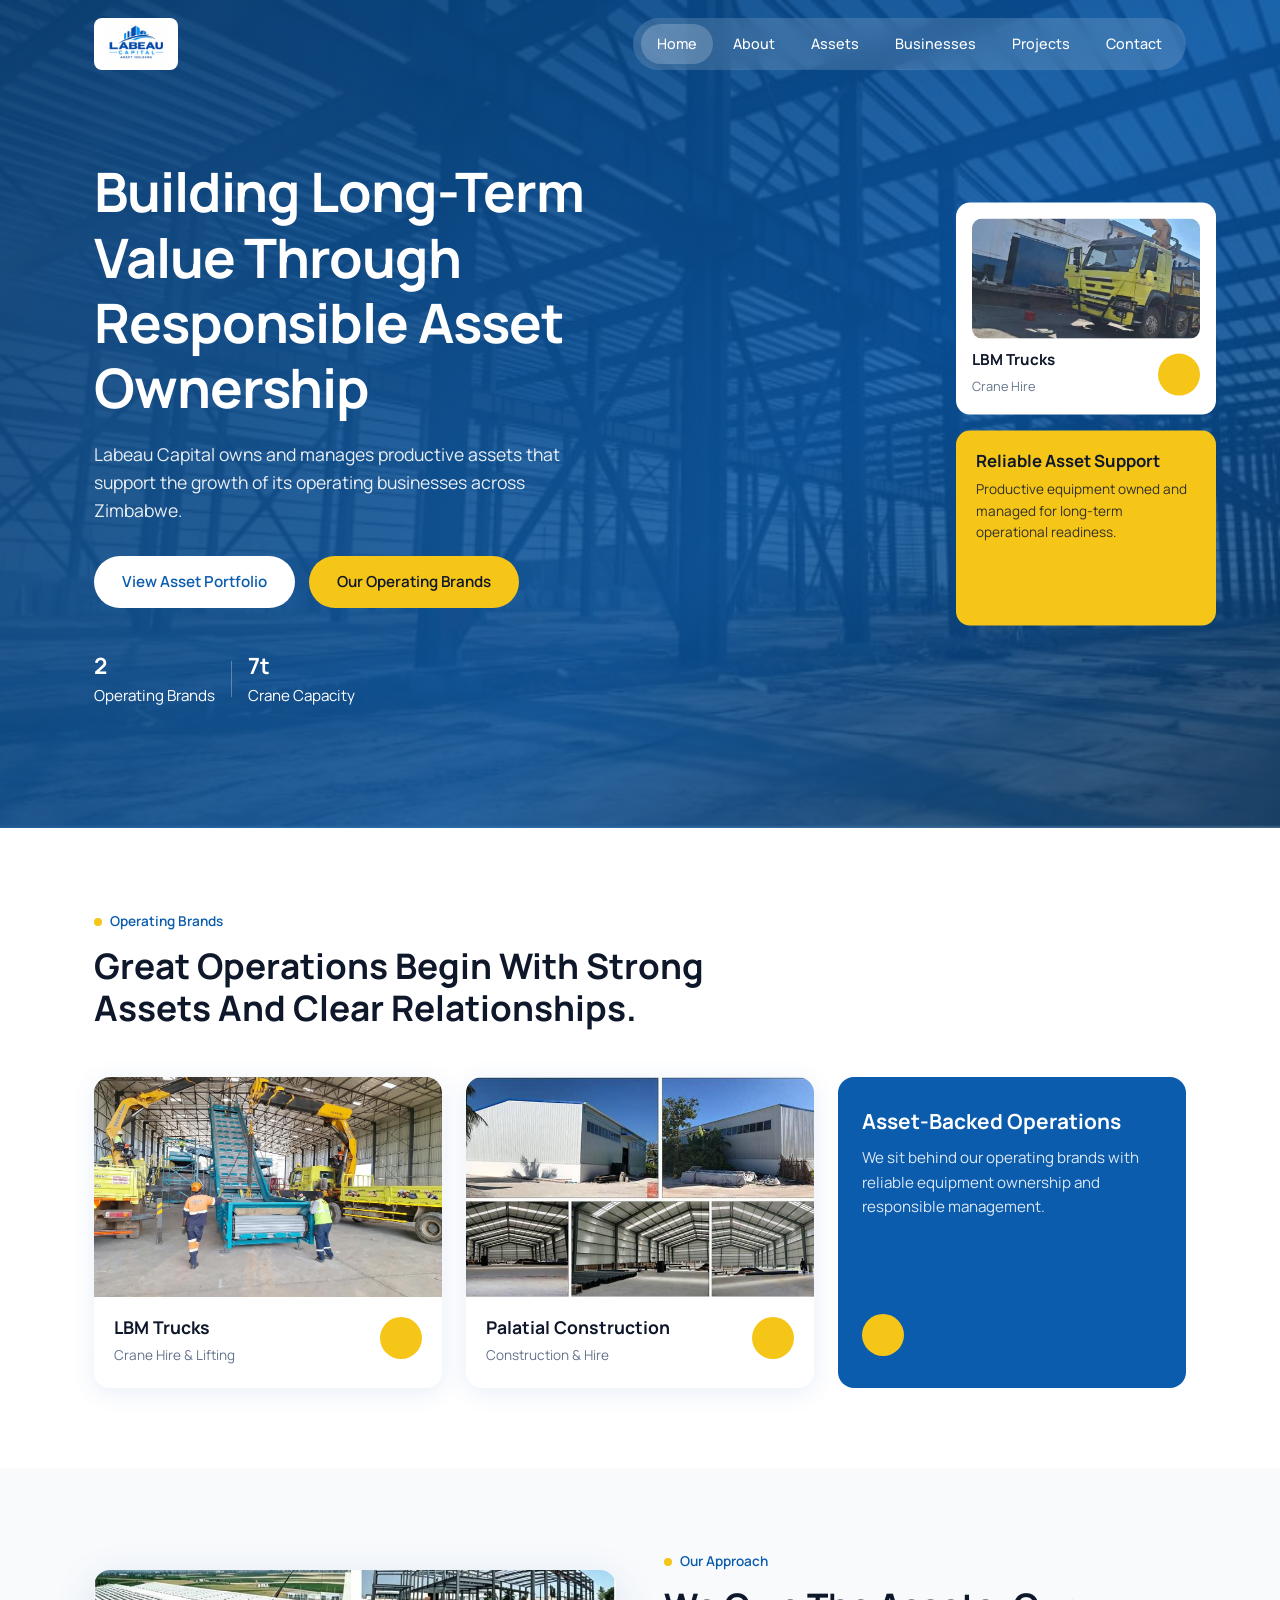
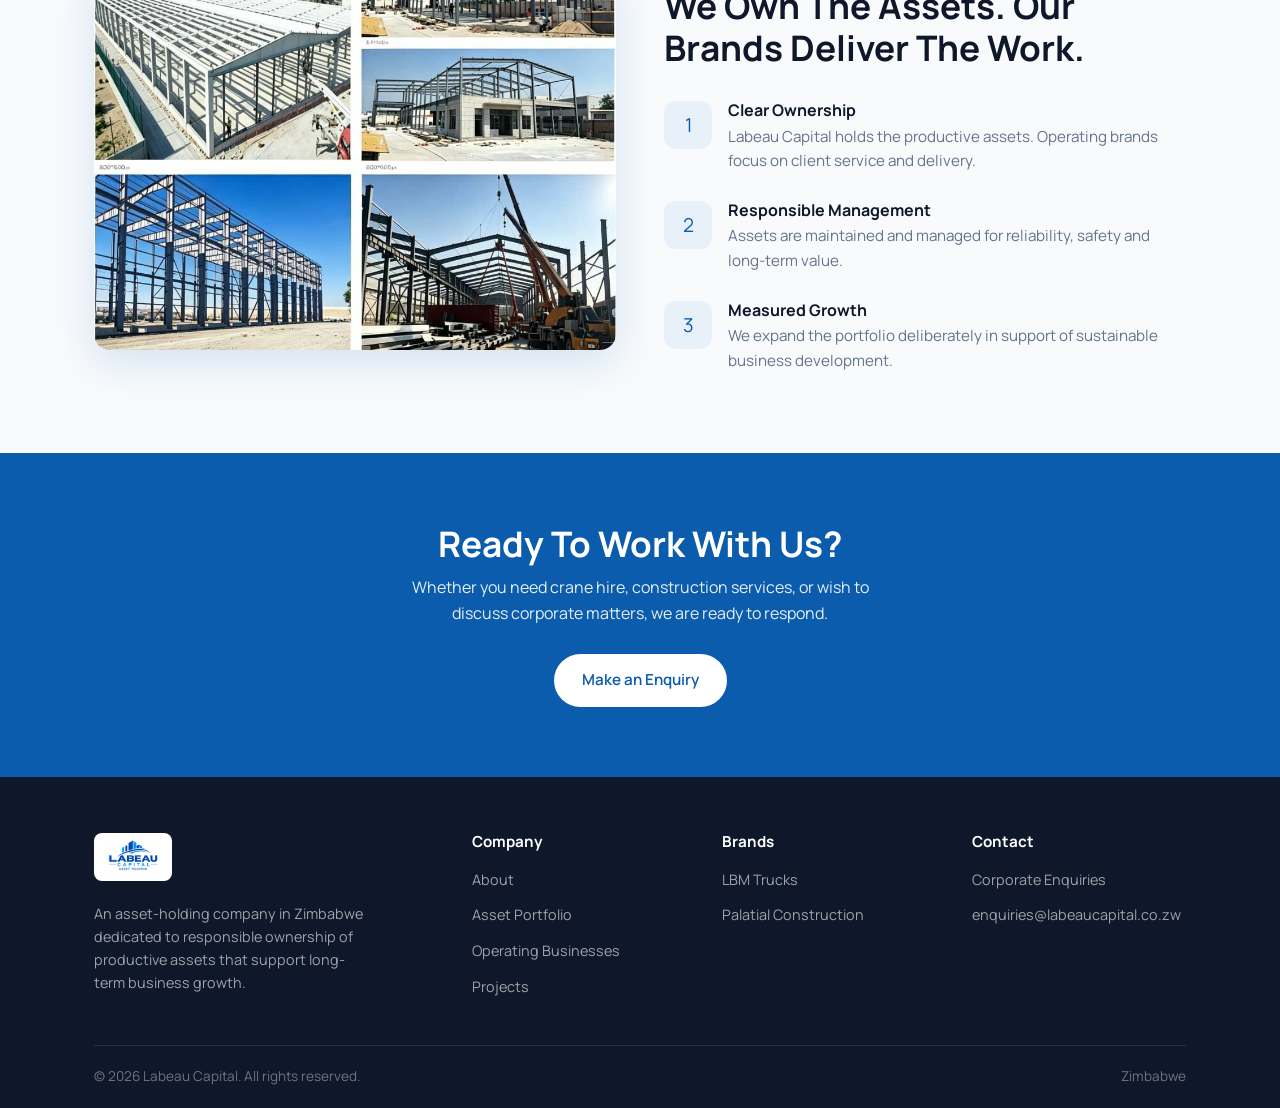
==== labeau-capital-website/index.html @ 45480441 "Add Labeau Capital website Co-authored-by: Copilot <223556219+Copilot@users.noreply.github.com>" ====
<!DOCTYPE html>
<html lang="en">
<head>
  <meta charset="UTF-8">
  <meta name="viewport" content="width=device-width, initial-scale=1.0">
  <title>Labeau Capital | Asset-Holding Company – Zimbabwe</title>
  <meta name="description" content="Labeau Capital is an asset-holding company in Zimbabwe that owns and manages productive assets supporting LBM Trucks and Palatial Construction.">
  <link rel="stylesheet" href="css/styles.css">
</head>
<body>

  <!-- Header -->
  <header class="site-header">
    <div class="container header-inner">
      <a href="index.html" class="logo">
        <img src="images/logo-labeau-capital.jpg" alt="Labeau Capital">
      </a>
      <nav class="nav">
        <a href="index.html" class="active">Home</a>
        <a href="about.html">About</a>
        <a href="assets.html">Assets</a>
        <a href="businesses.html">Businesses</a>
        <a href="projects.html">Projects</a>
        <a href="contact.html">Contact</a>
      </nav>
      <button class="menu-toggle" aria-label="Menu" aria-expanded="false">
        <span></span><span></span><span></span>
      </button>
    </div>
  </header>

  <!-- Hero -->
  <section class="hero">
    <div class="hero-bg" style="background-image: url('images/steel-frame-interior.jpg');"></div>
    <div class="hero-overlay"></div>
    <div class="container">
      <div class="hero-content">
        <h1>Building Long-Term Value Through Responsible Asset Ownership</h1>
        <p class="lead">Labeau Capital owns and manages productive assets that support the growth of its operating businesses across Zimbabwe.</p>
        <div class="hero-actions">
          <a href="assets.html" class="btn btn-white">View Asset Portfolio</a>
          <a href="businesses.html" class="btn btn-accent">Our Operating Brands</a>
        </div>
        <div class="hero-stats-mini">
          <div>
            <strong>2</strong>
            Operating Brands
          </div>
          <div style="width:1px; height:36px; background:rgba(255,255,255,0.3);"></div>
          <div>
            <strong>7t</strong>
            Crane Capacity
          </div>
        </div>
      </div>
    </div>

    <!-- Floating cards (desktop) -->
    <div class="hero-cards">
      <div class="float-card">
        <img src="images/crane-truck-yellow-isuzu.jpg" alt="LBM Trucks crane">
        <div style="display:flex; justify-content:space-between; align-items:center;">
          <div>
            <h4>LBM Trucks</h4>
            <span>Crane Hire</span>
          </div>
          <a href="lbm-trucks.html" class="btn-circle" aria-label="Open LBM Trucks"></a>
        </div>
      </div>
      <div class="float-card-accent">
        <h4>Reliable Asset Support</h4>
        <p>Productive equipment owned and managed for long-term operational readiness.</p>
        <a href="about.html" class="btn-circle" aria-label="Learn more"></a>
      </div>
    </div>
  </section>

  <!-- Operating Brands / Projects style -->
  <section class="section">
    <div class="container">
      <div class="section-header">
        <div class="eyebrow">Operating Brands</div>
        <h2>Great Operations Begin With Strong Assets And Clear Relationships.</h2>
      </div>
      <div class="project-grid">
        <a href="lbm-trucks.html" class="project-card">
          <img src="images/crane-lifting-conveyor.jpg" alt="LBM Trucks">
          <div class="project-card-body">
            <div>
              <h3>LBM Trucks</h3>
              <span>Crane Hire &amp; Lifting</span>
            </div>
            <span class="btn-circle" aria-label="Open LBM Trucks"></span>
          </div>
        </a>
        <a href="palatial.html" class="project-card">
          <img src="images/warehouse-white-collage.jpg" alt="Palatial Construction">
          <div class="project-card-body">
            <div>
              <h3>Palatial Construction</h3>
              <span>Construction &amp; Hire</span>
            </div>
            <span class="btn-circle" aria-label="Open Palatial Construction"></span>
          </div>
        </a>
        <div class="project-card-blue">
          <div>
            <h3>Asset-Backed Operations</h3>
            <p>We sit behind our operating brands with reliable equipment ownership and responsible management.</p>
          </div>
          <a href="about.html" class="btn-circle" aria-label="Learn more" style="align-self:flex-start;"></a>
        </div>
      </div>
    </div>
  </section>

  <!-- Values -->
  <section class="section section-alt">
    <div class="container">
      <div class="values-grid">
        <div class="values-img">
          <img src="images/steel-frames-collage.jpg" alt="Steel construction">
        </div>
        <div>
          <div class="section-header" style="margin-bottom:32px;">
            <div class="eyebrow">Our Approach</div>
            <h2>We Own The Assets. Our Brands Deliver The Work.</h2>
          </div>
          <div class="values-list">
            <div class="value-item">
              <div class="icon">1</div>
              <div>
                <h4>Clear Ownership</h4>
                <p>Labeau Capital holds the productive assets. Operating brands focus on client service and delivery.</p>
              </div>
            </div>
            <div class="value-item">
              <div class="icon">2</div>
              <div>
                <h4>Responsible Management</h4>
                <p>Assets are maintained and managed for reliability, safety and long-term value.</p>
              </div>
            </div>
            <div class="value-item">
              <div class="icon">3</div>
              <div>
                <h4>Measured Growth</h4>
                <p>We expand the portfolio deliberately in support of sustainable business development.</p>
              </div>
            </div>
          </div>
        </div>
      </div>
    </div>
  </section>

  <!-- CTA -->
  <section class="cta-banner">
    <div class="container">
      <h2>Ready To Work With Us?</h2>
      <p>Whether you need crane hire, construction services, or wish to discuss corporate matters, we are ready to respond.</p>
      <a href="contact.html" class="btn btn-white">Make an Enquiry</a>
    </div>
  </section>

  <!-- Footer -->
  <footer class="site-footer">
    <div class="container">
      <div class="footer-grid">
        <div class="footer-brand">
          <a href="index.html" class="logo">
            <img src="images/logo-labeau-capital.jpg" alt="Labeau Capital">
          </a>
          <p>An asset-holding company in Zimbabwe dedicated to responsible ownership of productive assets that support long-term business growth.</p>
        </div>
        <div class="footer-col">
          <h4>Company</h4>
          <ul>
            <li><a href="about.html">About</a></li>
            <li><a href="assets.html">Asset Portfolio</a></li>
            <li><a href="businesses.html">Operating Businesses</a></li>
            <li><a href="projects.html">Projects</a></li>
          </ul>
        </div>
        <div class="footer-col">
          <h4>Brands</h4>
          <ul>
            <li><a href="lbm-trucks.html">LBM Trucks</a></li>
            <li><a href="palatial.html">Palatial Construction</a></li>
          </ul>
        </div>
        <div class="footer-col">
          <h4>Contact</h4>
          <ul>
            <li><a href="contact.html">Corporate Enquiries</a></li>
            <li><a href="mailto:enquiries@labeaucapital.co.zw">enquiries@labeaucapital.co.zw</a></li>
          </ul>
        </div>
      </div>
      <div class="footer-bottom">
        <span>&copy; 2026 Labeau Capital. All rights reserved.</span>
        <span>Zimbabwe</span>
      </div>
    </div>
  </footer>

  <script src="js/main.js"></script>
</body>
</html>
---- labeau-capital-website/css/styles.css ----
/* ============================================
   LABEAU CAPITAL – Modern Template Style
   Clean • Blue & White • Premium Feel
   ============================================ */

@import url('https://fonts.googleapis.com/css2?family=Manrope:wght@400;500;600;700;800&display=swap');

:root {
  --blue: #0B5CAD;
  --blue-dark: #084A8C;
  --blue-deep: #063A6E;
  --blue-light: #E8F1FA;
  --accent: #F5C518;
  --white: #FFFFFF;
  --off-white: #F8FAFC;
  --gray: #64748B;
  --gray-light: #E2E8F0;
  --text: #0F172A;
  --shadow: 0 4px 24px rgba(11, 92, 173, 0.1);
  --shadow-lg: 0 12px 40px rgba(11, 92, 173, 0.15);
  --radius: 12px;
  --transition: 0.25s ease;
}

*, *::before, *::after { box-sizing: border-box; margin: 0; padding: 0; }
html { scroll-behavior: smooth; font-size: 16px; }
body {
  font-family: 'Manrope', 'Segoe UI', system-ui, -apple-system, BlinkMacSystemFont, Roboto, sans-serif;
  color: var(--text);
  background: var(--white);
  line-height: 1.6;
  -webkit-font-smoothing: antialiased;
}
img { max-width: 100%; height: auto; display: block; }
a { color: inherit; text-decoration: none; transition: var(--transition); }
ul { list-style: none; }

.container { width: 100%; max-width: 1140px; margin: 0 auto; padding: 0 24px; }

h1, h2, h3, h4 { font-weight: 700; line-height: 1.2; color: var(--text); }
h1 { font-size: clamp(2.2rem, 5vw, 3.4rem); letter-spacing: -0.02em; }
h2 { font-size: clamp(1.6rem, 3.5vw, 2.2rem); margin-bottom: 0.6rem; }
h3 { font-size: 1.25rem; }
p { color: var(--gray); }
.lead { font-size: 1.1rem; color: rgba(255,255,255,0.9); max-width: 480px; }

.btn {
  display: inline-flex; align-items: center; gap: 8px;
  padding: 14px 28px; font-size: 0.95rem; font-weight: 600;
  border-radius: 50px; border: none; cursor: pointer; transition: var(--transition);
}
.btn-primary { background: var(--blue); color: var(--white); }
.btn-primary:hover { background: var(--blue-dark); transform: translateY(-1px); }
.btn-white { background: var(--white); color: var(--blue); }
.btn-white:hover { background: var(--blue-light); }
.btn-accent { background: var(--accent); color: var(--text); }
.btn-accent:hover { background: #e0b400; }
.btn-circle {
  width: 42px; height: 42px; border-radius: 50%; background: var(--accent);
  color: var(--text); display: inline-flex; align-items: center; justify-content: center;
  font-size: 1.1rem; font-weight: 700; flex-shrink: 0;
}
.btn-circle:hover { background: #e0b400; transform: scale(1.05); }

/* Header */
.site-header {
  position: absolute; top: 0; left: 0; right: 0; z-index: 100;
  background: transparent; padding: 18px 0;
}
.header-inner { display: flex; align-items: center; justify-content: space-between; }
.logo { background: var(--white); padding: 6px 12px; border-radius: 8px; }
.logo img { height: 40px; width: auto; }
.nav {
  display: flex; align-items: center; gap: 4px;
  background: rgba(255,255,255,0.15); backdrop-filter: blur(12px);
  padding: 6px 8px; border-radius: 50px;
}
.nav a {
  color: var(--white); font-size: 0.9rem; font-weight: 500;
  padding: 8px 16px; border-radius: 40px;
}
.nav a:hover, .nav a.active { background: rgba(255,255,255,0.2); }
.menu-toggle {
  display: none; background: rgba(255,255,255,0.2); border: none;
  width: 44px; height: 44px; border-radius: 50%; cursor: pointer;
  align-items: center; justify-content: center; flex-direction: column;
}
.menu-toggle span { display: block; width: 18px; height: 2px; background: var(--white); margin: 3px 0; }

/* Hero */
.hero {
  position: relative; min-height: 92vh; display: flex; align-items: center;
  background: var(--blue-deep); overflow: hidden; padding: 120px 0 80px;
}
.hero-bg {
  position: absolute; inset: 0; background-size: cover; background-position: center; opacity: 0.45;
}
.hero-overlay {
  position: absolute; inset: 0;
  background: linear-gradient(135deg, rgba(6,58,110,0.85) 0%, rgba(11,92,173,0.7) 60%, rgba(6,58,110,0.5) 100%);
}
.hero-content { position: relative; z-index: 2; max-width: 600px; }
.hero h1 { color: var(--white); margin-bottom: 1.2rem; }
.hero .lead { margin-bottom: 2rem; }
.hero-actions { display: flex; flex-wrap: wrap; gap: 14px; margin-bottom: 2.5rem; }
.hero-stats-mini { display: flex; align-items: center; gap: 16px; color: var(--white); font-size: 0.95rem; }
.hero-stats-mini strong { font-size: 1.4rem; display: block; }

.hero-cards {
  position: absolute; right: 5%; top: 50%; transform: translateY(-50%);
  z-index: 3; display: flex; flex-direction: column; gap: 16px; width: 260px;
}
.float-card {
  background: var(--white); border-radius: 14px; padding: 16px; box-shadow: var(--shadow-lg);
}
.float-card img { width: 100%; height: 120px; object-fit: cover; border-radius: 10px; margin-bottom: 12px; }
.float-card h4 { font-size: 0.95rem; margin-bottom: 4px; }
.float-card span { font-size: 0.8rem; color: var(--gray); }
.float-card-accent {
  background: var(--accent); border-radius: 14px; padding: 20px; color: var(--text);
}
.float-card-accent h4 { font-size: 1.05rem; margin-bottom: 8px; }
.float-card-accent p { font-size: 0.85rem; color: var(--text); opacity: 0.85; margin-bottom: 12px; }

/* Stats */
.stats-bar { background: var(--white); padding: 40px 0; border-bottom: 1px solid var(--gray-light); }
.stats-grid { display: grid; grid-template-columns: repeat(3, 1fr); gap: 24px; text-align: center; }
.stat-item .number { font-size: 2.4rem; font-weight: 700; color: var(--blue); display: block; line-height: 1.1; }
.stat-item .label { font-size: 0.9rem; color: var(--gray); margin-top: 6px; }

/* Sections */
.section { padding: 80px 0; }
.section-alt { background: var(--off-white); }
.section-header { margin-bottom: 48px; }
.section-header .eyebrow {
  display: inline-flex; align-items: center; gap: 8px;
  font-size: 0.85rem; font-weight: 600; color: var(--blue); margin-bottom: 12px;
}
.section-header .eyebrow::before {
  content: ''; width: 8px; height: 8px; background: var(--accent); border-radius: 50%;
}
.section-header h2 { max-width: 640px; }

.project-grid { display: grid; grid-template-columns: repeat(3, 1fr); gap: 24px; }
.project-card {
  background: var(--white); border-radius: 16px; overflow: hidden;
  box-shadow: var(--shadow); transition: var(--transition); position: relative;
}
.project-card:hover { box-shadow: var(--shadow-lg); transform: translateY(-4px); }
.project-card img { width: 100%; height: 220px; object-fit: cover; }
.project-card-body {
  padding: 20px; display: flex; justify-content: space-between; align-items: flex-start;
}
.project-card-body h3 { font-size: 1.1rem; margin-bottom: 4px; }
.project-card-body span { font-size: 0.85rem; color: var(--gray); }

.project-card-blue {
  background: var(--blue); color: var(--white); padding: 32px 24px;
  display: flex; flex-direction: column; justify-content: space-between; min-height: 280px;
  border-radius: 16px;
}
.project-card-blue h3 { color: var(--white); font-size: 1.3rem; margin-bottom: 12px; }
.project-card-blue p { color: rgba(255,255,255,0.85); font-size: 0.95rem; }

.values-grid { display: grid; grid-template-columns: 1fr 1fr; gap: 48px; align-items: center; }
.values-list { display: flex; flex-direction: column; gap: 28px; }
.value-item { display: flex; gap: 16px; align-items: flex-start; }
.value-item .icon {
  width: 48px; height: 48px; background: var(--blue-light); border-radius: 12px;
  display: flex; align-items: center; justify-content: center; color: var(--blue);
  font-size: 1.2rem; flex-shrink: 0;
}
.value-item h4 { margin-bottom: 4px; }
.value-item p { font-size: 0.95rem; }
.values-img { border-radius: 16px; overflow: hidden; height: 380px; box-shadow: var(--shadow-lg); }
.values-img img { width: 100%; height: 100%; object-fit: cover; }

.service-grid { display: grid; grid-template-columns: repeat(auto-fit, minmax(240px, 1fr)); gap: 20px; }
.service-item {
  background: var(--white); border: 1px solid var(--gray-light); border-radius: 14px;
  padding: 28px 22px; transition: var(--transition);
}
.service-item:hover { border-color: var(--blue); box-shadow: var(--shadow); }
.service-icon {
  width: 48px; height: 48px; background: var(--blue-light); border-radius: 12px;
  display: flex; align-items: center; justify-content: center; margin-bottom: 16px;
  font-size: 1.3rem; color: var(--blue); font-weight: 700;
}
.service-item p { font-size: 0.92rem; }

.gallery-grid { display: grid; grid-template-columns: repeat(auto-fill, minmax(280px, 1fr)); gap: 16px; }
.gallery-item { border-radius: 12px; overflow: hidden; height: 220px; position: relative; }
.gallery-item img { width: 100%; height: 100%; object-fit: cover; transition: transform 0.4s ease; }
.gallery-item:hover img { transform: scale(1.05); }
.gallery-caption {
  position: absolute; bottom: 0; left: 0; right: 0; padding: 14px 16px;
  background: linear-gradient(transparent, rgba(6,58,110,0.9));
  color: var(--white); font-size: 0.9rem; font-weight: 500;
}

.contact-grid { display: grid; grid-template-columns: 1fr 1.3fr; gap: 48px; }
.contact-detail { display: flex; gap: 14px; margin-bottom: 20px; }
.contact-detail .icon {
  width: 42px; height: 42px; background: var(--blue-light); border-radius: 10px;
  display: flex; align-items: center; justify-content: center; color: var(--blue); flex-shrink: 0;
}
.contact-detail strong { display: block; margin-bottom: 2px; }
.contact-detail span, .contact-detail a { color: var(--gray); font-size: 0.95rem; }
.contact-detail a:hover { color: var(--blue); }

.form-card {
  background: var(--white); border-radius: 16px; padding: 36px;
  box-shadow: var(--shadow); border: 1px solid var(--gray-light);
}
.form-group { margin-bottom: 16px; }
.form-group label { display: block; font-size: 0.9rem; font-weight: 600; margin-bottom: 6px; }
.form-group input, .form-group select, .form-group textarea {
  width: 100%; padding: 12px 14px; border: 1px solid var(--gray-light);
  border-radius: 8px; font-size: 0.95rem; font-family: inherit; background: var(--off-white);
  transition: var(--transition);
}
.form-group input:focus, .form-group select:focus, .form-group textarea:focus {
  outline: none; border-color: var(--blue); background: var(--white);
  box-shadow: 0 0 0 3px rgba(11,92,173,0.12);
}
.form-group textarea { min-height: 120px; resize: vertical; }
.form-row { display: grid; grid-template-columns: 1fr 1fr; gap: 14px; }

.page-hero {
  background: linear-gradient(135deg, var(--blue-deep), var(--blue));
  color: var(--white); padding: 140px 0 60px; text-align: center;
}
.page-hero h1 { color: var(--white); margin-bottom: 10px; }
.page-hero p { color: rgba(255,255,255,0.9); max-width: 520px; margin: 0 auto; font-size: 1.1rem; }
.breadcrumb {
  display: flex; justify-content: center; gap: 8px; margin-bottom: 16px;
  font-size: 0.85rem; color: rgba(255,255,255,0.6);
}
.breadcrumb a { color: rgba(255,255,255,0.8); }
.breadcrumb a:hover { color: var(--white); }
.breadcrumb span { color: var(--white); }

.feature-row { display: grid; grid-template-columns: 1fr 1fr; gap: 48px; align-items: center; }
.feature-img { border-radius: 16px; overflow: hidden; height: 340px; box-shadow: var(--shadow-lg); }
.feature-img img { width: 100%; height: 100%; object-fit: cover; }
.feature-content .eyebrow {
  display: inline-flex; align-items: center; gap: 8px;
  font-size: 0.85rem; font-weight: 600; color: var(--blue); margin-bottom: 10px;
}
.feature-content .eyebrow::before {
  content: ''; width: 8px; height: 8px; background: var(--accent); border-radius: 50%;
}
.feature-content p { margin-bottom: 1rem; }
.feature-list { margin-bottom: 1.5rem; }
.feature-list li { position: relative; padding-left: 18px; margin-bottom: 8px; color: var(--gray); }
.feature-list li::before {
  content: ''; position: absolute; left: 0; top: 9px; width: 7px; height: 7px;
  background: var(--blue); border-radius: 50%;
}

.cta-banner { background: var(--blue); padding: 70px 0; text-align: center; color: var(--white); }
.cta-banner h2 { color: var(--white); margin-bottom: 10px; }
.cta-banner p { color: rgba(255,255,255,0.9); max-width: 480px; margin: 0 auto 28px; }

.site-footer { background: var(--text); color: rgba(255,255,255,0.7); padding: 56px 0 0; }
.footer-grid {
  display: grid; grid-template-columns: 1.6fr 1fr 1fr 1fr; gap: 36px;
  padding-bottom: 36px; border-bottom: 1px solid rgba(255,255,255,0.1);
}
.footer-brand .logo { display: inline-block; margin-bottom: 14px; }
.footer-brand .logo img { height: 36px; }
.footer-brand p { font-size: 0.9rem; max-width: 280px; color: rgba(255,255,255,0.6); }
.footer-col h4 { color: var(--white); font-size: 0.95rem; margin-bottom: 16px; }
.footer-col ul li { margin-bottom: 10px; }
.footer-col a { font-size: 0.9rem; color: rgba(255,255,255,0.6); }
.footer-col a:hover { color: var(--white); }
.footer-bottom {
  display: flex; justify-content: space-between; align-items: center;
  padding: 20px 0; font-size: 0.85rem; color: rgba(255,255,255,0.4);
}
.tag {
  display: inline-block; padding: 4px 12px; background: var(--blue-light);
  color: var(--blue); font-size: 0.78rem; font-weight: 600; border-radius: 20px; margin-bottom: 10px;
}

@media (max-width: 980px) {
  .hero-cards { display: none; }
  .project-grid { grid-template-columns: 1fr 1fr; }
  .values-grid, .feature-row, .contact-grid { grid-template-columns: 1fr; gap: 32px; }
  .footer-grid { grid-template-columns: 1fr 1fr; }
}
@media (max-width: 720px) {
  .nav { display: none; }
  .nav.open {
    display: flex; position: absolute; top: 70px; left: 20px; right: 20px;
    flex-direction: column; background: var(--blue-dark); padding: 16px; border-radius: 12px;
  }
  .menu-toggle { display: flex; }
  .stats-grid { grid-template-columns: 1fr; gap: 20px; }
  .project-grid { grid-template-columns: 1fr; }
  .form-row { grid-template-columns: 1fr; }
  .footer-grid { grid-template-columns: 1fr; }
  .footer-bottom { flex-direction: column; gap: 8px; text-align: center; }
  .hero { min-height: auto; padding: 110px 0 60px; }
  .hero-actions { flex-direction: column; }
  .hero-actions .btn { width: 100%; justify-content: center; }
}
@media (max-width: 480px) { .section { padding: 56px 0; } }
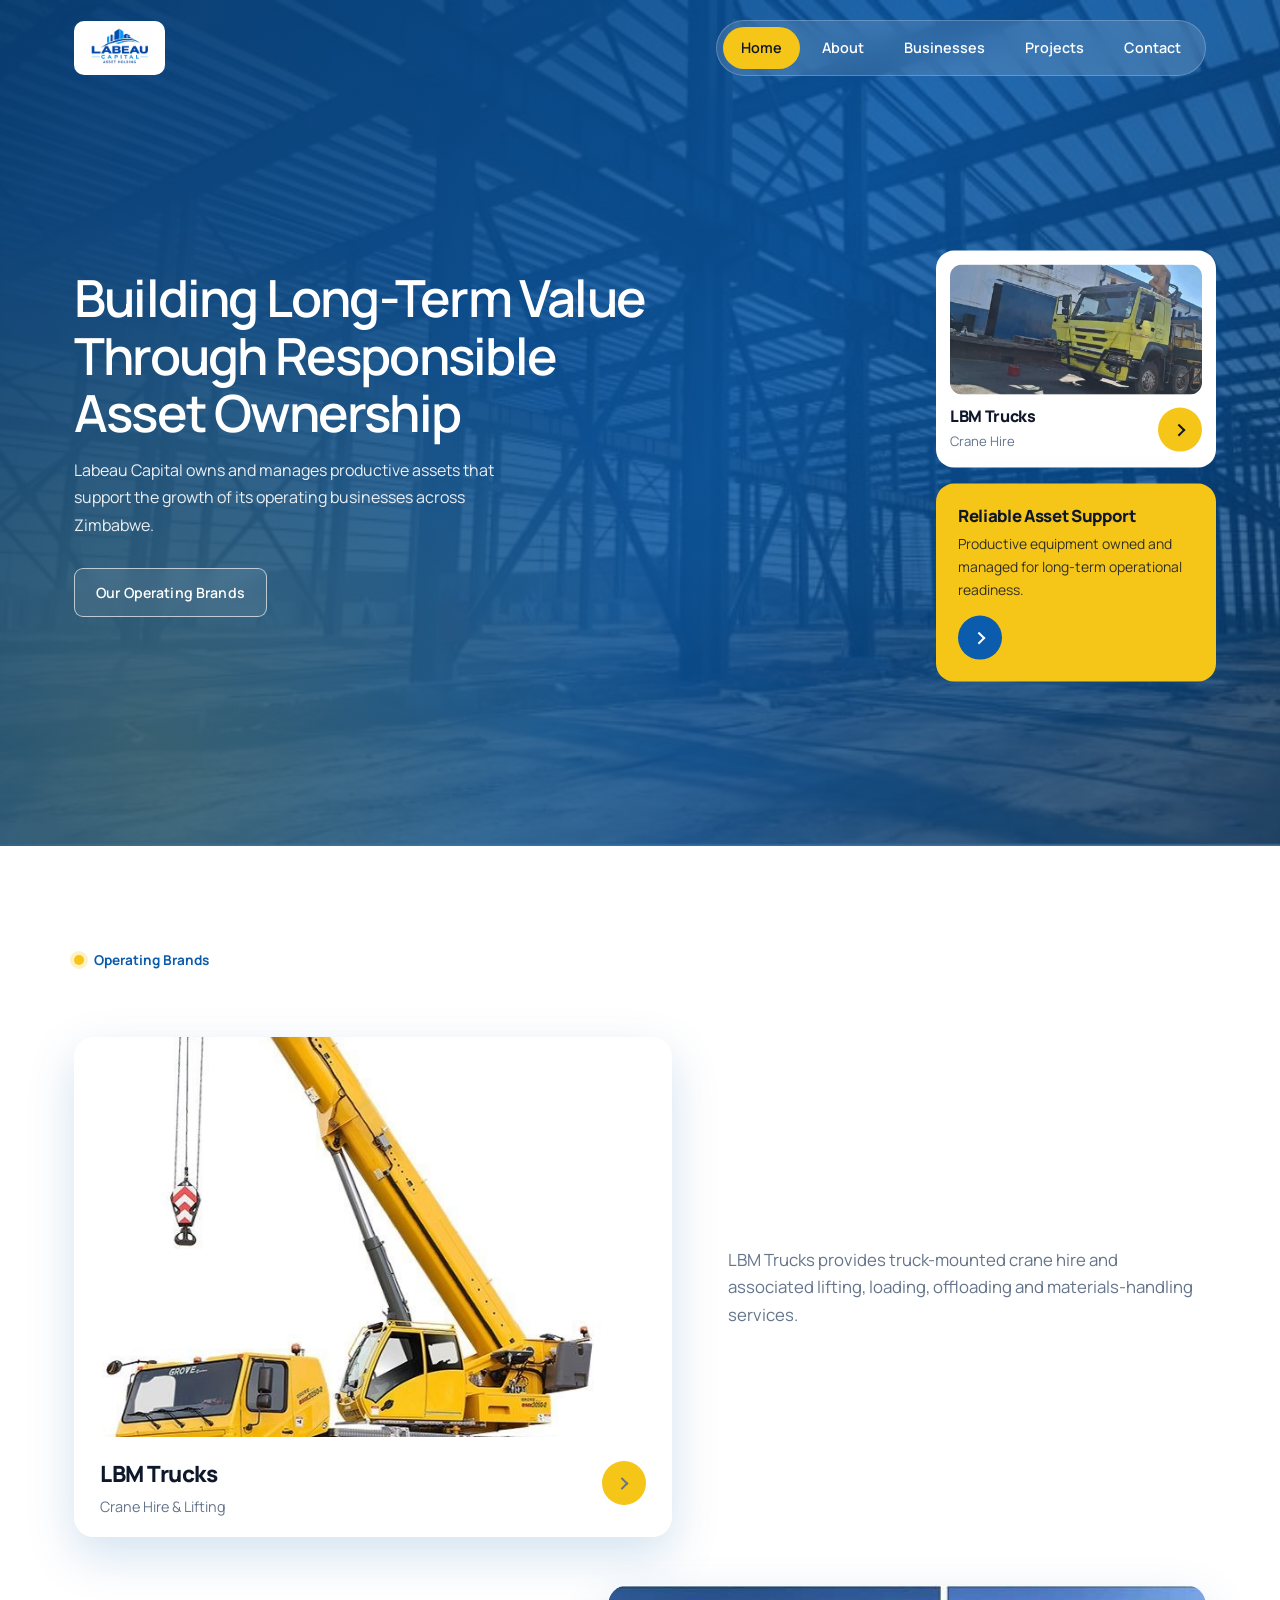
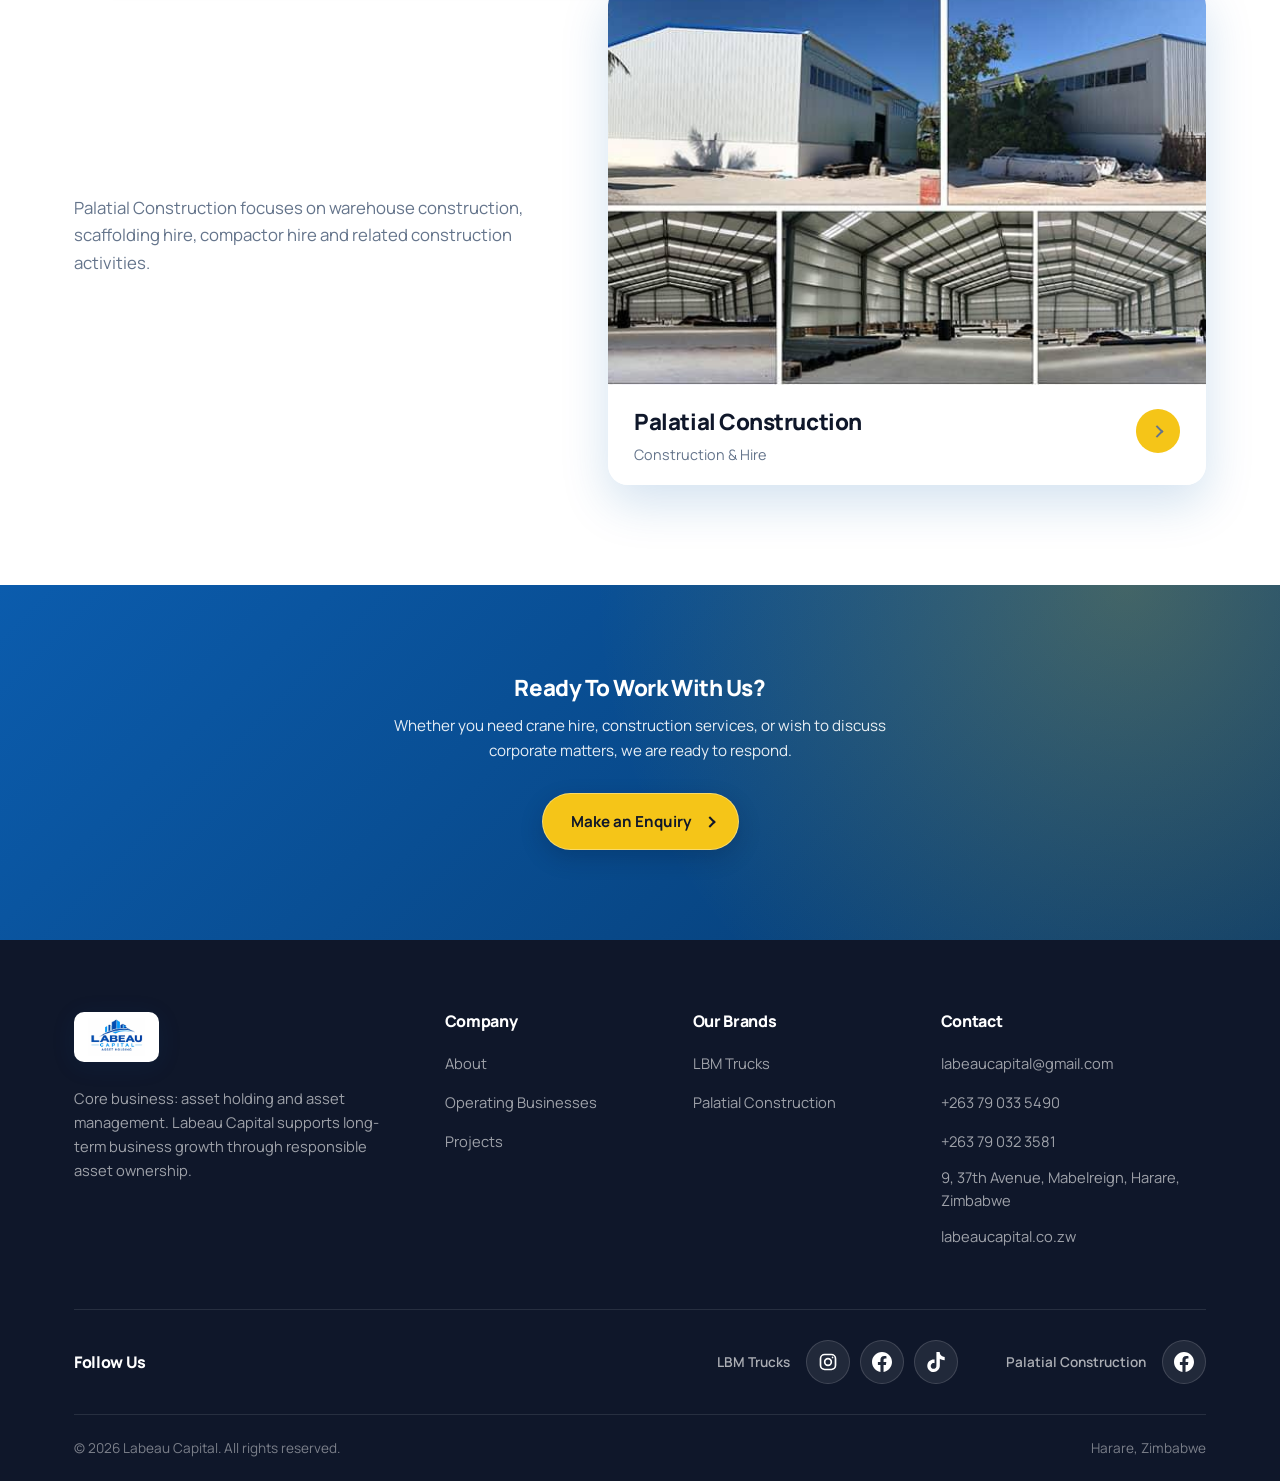
==== commit ccc6f7bd: "Update Labeau Capital website pages Co-authored-by: Copilot <223556219+Copilot@users.noreply.github." ====
--- a/labeau-capital-website/index.html
+++ b/labeau-capital-website/index.html
@@ -18,7 +18,6 @@
       <nav class="nav">
         <a href="index.html" class="active">Home</a>
         <a href="about.html">About</a>
-        <a href="assets.html">Assets</a>
         <a href="businesses.html">Businesses</a>
         <a href="projects.html">Projects</a>
         <a href="contact.html">Contact</a>
@@ -31,26 +30,18 @@
 
   <!-- Hero -->
   <section class="hero">
-    <div class="hero-bg" style="background-image: url('images/steel-frame-interior.jpg');"></div>
+    <div class="hero-slider" aria-label="Hero slideshow">
+      <div class="hero-slide active" style="background-image: url('images/steel-frame-interior.jpg');"></div>
+      <div class="hero-slide" style="background-image: url('images/Hero/Crane.jpg');"></div>
+      <div class="hero-slide" style="background-image: url('images/Hero/Construction.jpg');"></div>
+    </div>
     <div class="hero-overlay"></div>
     <div class="container">
       <div class="hero-content">
         <h1>Building Long-Term Value Through Responsible Asset Ownership</h1>
         <p class="lead">Labeau Capital owns and manages productive assets that support the growth of its operating businesses across Zimbabwe.</p>
         <div class="hero-actions">
-          <a href="assets.html" class="btn btn-white">View Asset Portfolio</a>
           <a href="businesses.html" class="btn btn-accent">Our Operating Brands</a>
-        </div>
-        <div class="hero-stats-mini">
-          <div>
-            <strong>2</strong>
-            Operating Brands
-          </div>
-          <div style="width:1px; height:36px; background:rgba(255,255,255,0.3);"></div>
-          <div>
-            <strong>7t</strong>
-            Crane Capacity
-          </div>
         </div>
       </div>
     </div>
@@ -80,75 +71,67 @@
     <div class="container">
       <div class="section-header">
         <div class="eyebrow">Operating Brands</div>
-        <h2>Great Operations Begin With Strong Assets And Clear Relationships.</h2>
-      </div>
-      <div class="project-grid">
-        <a href="lbm-trucks.html" class="project-card">
-          <img src="images/crane-lifting-conveyor.jpg" alt="LBM Trucks">
-          <div class="project-card-body">
-            <div>
-              <h3>LBM Trucks</h3>
-              <span>Crane Hire &amp; Lifting</span>
-            </div>
-            <span class="btn-circle" aria-label="Open LBM Trucks"></span>
-          </div>
-        </a>
-        <a href="palatial.html" class="project-card">
-          <img src="images/warehouse-white-collage.jpg" alt="Palatial Construction">
-          <div class="project-card-body">
-            <div>
-              <h3>Palatial Construction</h3>
-              <span>Construction &amp; Hire</span>
-            </div>
-            <span class="btn-circle" aria-label="Open Palatial Construction"></span>
-          </div>
-        </a>
-        <div class="project-card-blue">
-          <div>
-            <h3>Asset-Backed Operations</h3>
-            <p>We sit behind our operating brands with reliable equipment ownership and responsible management.</p>
-          </div>
-          <a href="about.html" class="btn-circle" aria-label="Learn more" style="align-self:flex-start;"></a>
-        </div>
-      </div>
-    </div>
-  </section>
-
-  <!-- Values -->
-  <section class="section section-alt">
-    <div class="container">
-      <div class="values-grid">
-        <div class="values-img">
-          <img src="images/steel-frames-collage.jpg" alt="Steel construction">
-        </div>
-        <div>
-          <div class="section-header" style="margin-bottom:32px;">
-            <div class="eyebrow">Our Approach</div>
-            <h2>We Own The Assets. Our Brands Deliver The Work.</h2>
-          </div>
-          <div class="values-list">
-            <div class="value-item">
-              <div class="icon">1</div>
-              <div>
-                <h4>Clear Ownership</h4>
-                <p>Labeau Capital holds the productive assets. Operating brands focus on client service and delivery.</p>
-              </div>
-            </div>
-            <div class="value-item">
-              <div class="icon">2</div>
-              <div>
-                <h4>Responsible Management</h4>
-                <p>Assets are maintained and managed for reliability, safety and long-term value.</p>
-              </div>
-            </div>
-            <div class="value-item">
-              <div class="icon">3</div>
-              <div>
-                <h4>Measured Growth</h4>
-                <p>We expand the portfolio deliberately in support of sustainable business development.</p>
-              </div>
-            </div>
-          </div>
+      </div>
+      <div class="brand-group">
+        <div class="brand-carousel" aria-label="LBM Trucks slideshow">
+          <div class="brand-slide active">
+            <a href="lbm-trucks.html" class="brand-slide-card">
+              <img src="images/lbmtrucks/photo_2026-10-17_06-08-52.jpg" alt="LBM Trucks crane lifting operation">
+              <div class="brand-slide-body">
+                <div>
+                  <h3>LBM Trucks</h3>
+                  <span>Crane Hire &amp; Lifting</span>
+                </div>
+                <span class="btn-circle" aria-label="Open LBM Trucks"></span>
+              </div>
+            </a>
+          </div>
+          <div class="brand-slide">
+            <a href="lbm-trucks.html" class="brand-slide-card">
+              <img src="images/lbmtrucks/photo_2026-10-17_06-09-17.jpg" alt="LBM Trucks work site operation">
+              <div class="brand-slide-body">
+                <div>
+                  <h3>LBM Trucks</h3>
+                  <span>Crane Hire &amp; Lifting</span>
+                </div>
+                <span class="btn-circle" aria-label="Open LBM Trucks"></span>
+              </div>
+            </a>
+          </div>
+        </div>
+        <div class="brand-description">
+          <p>LBM Trucks provides truck-mounted crane hire and associated lifting, loading, offloading and materials-handling services.</p>
+        </div>
+      </div>
+      <div class="brand-group">
+        <div class="brand-carousel" aria-label="Palatial Construction slideshow">
+          <div class="brand-slide active">
+            <a href="palatial.html" class="brand-slide-card">
+              <img src="images/warehouse-white-collage.jpg" alt="Palatial Construction warehouse project">
+              <div class="brand-slide-body">
+                <div>
+                  <h3>Palatial Construction</h3>
+                  <span>Construction &amp; Hire</span>
+                </div>
+                <span class="btn-circle" aria-label="Open Palatial Construction"></span>
+              </div>
+            </a>
+          </div>
+          <div class="brand-slide">
+            <a href="palatial.html" class="brand-slide-card">
+              <img src="images/warehouses-beige-collage.jpg" alt="Palatial Construction warehouse and building work">
+              <div class="brand-slide-body">
+                <div>
+                  <h3>Palatial Construction</h3>
+                  <span>Construction &amp; Hire</span>
+                </div>
+                <span class="btn-circle" aria-label="Open Palatial Construction"></span>
+              </div>
+            </a>
+          </div>
+        </div>
+        <div class="brand-description">
+          <p>Palatial Construction focuses on warehouse construction, scaffolding hire, compactor hire and related construction activities.</p>
         </div>
       </div>
     </div>
@@ -159,51 +142,101 @@
     <div class="container">
       <h2>Ready To Work With Us?</h2>
       <p>Whether you need crane hire, construction services, or wish to discuss corporate matters, we are ready to respond.</p>
-      <a href="contact.html" class="btn btn-white">Make an Enquiry</a>
+      <a href="contact.html" class="btn btn-cta">Make an Enquiry</a>
     </div>
   </section>
 
   <!-- Footer -->
   <footer class="site-footer">
     <div class="container">
+
       <div class="footer-grid">
         <div class="footer-brand">
           <a href="index.html" class="logo">
             <img src="images/logo-labeau-capital.jpg" alt="Labeau Capital">
           </a>
-          <p>An asset-holding company in Zimbabwe dedicated to responsible ownership of productive assets that support long-term business growth.</p>
-        </div>
+          <p>Core business: asset holding and asset management. Labeau Capital supports long-term business growth through responsible asset ownership.</p>
+        </div>
+
         <div class="footer-col">
           <h4>Company</h4>
           <ul>
             <li><a href="about.html">About</a></li>
-            <li><a href="assets.html">Asset Portfolio</a></li>
             <li><a href="businesses.html">Operating Businesses</a></li>
             <li><a href="projects.html">Projects</a></li>
           </ul>
         </div>
+
         <div class="footer-col">
-          <h4>Brands</h4>
+          <h4>Our Brands</h4>
           <ul>
             <li><a href="lbm-trucks.html">LBM Trucks</a></li>
             <li><a href="palatial.html">Palatial Construction</a></li>
           </ul>
         </div>
-        <div class="footer-col">
+
+        <div class="footer-col footer-contact">
           <h4>Contact</h4>
           <ul>
-            <li><a href="contact.html">Corporate Enquiries</a></li>
-            <li><a href="mailto:enquiries@labeaucapital.co.zw">enquiries@labeaucapital.co.zw</a></li>
+            <li><a href="mailto:labeaucapital@gmail.com">labeaucapital@gmail.com</a></li>
+            <li><a href="tel:+263790335490">+263 79 033 5490</a></li>
+            <li><a href="tel:+263790323581">+263 79 032 3581</a></li>
+            <li class="footer-address">9, 37th Avenue, Mabelreign, Harare, Zimbabwe</li>
+            <li><a href="https://labeaucapital.co.zw">labeaucapital.co.zw</a></li>
           </ul>
         </div>
       </div>
+
+      <!-- Socials -->
+      <div class="footer-social-bar">
+        <h4 class="footer-social-title">Follow Us</h4>
+        <div class="footer-social-groups">
+
+          <div class="social-group">
+            <span class="social-group-label">LBM Trucks</span>
+            <div class="social-icons">
+              <a class="social-icon" href="https://www.instagram.com/lbm_craneandtruck_services?cplk=ZWRzYmFhcTVzejUw&amp;utm_source=qr" target="_blank" rel="noopener noreferrer" aria-label="LBM Trucks on Instagram">
+                <svg viewBox="0 0 24 24" fill="none" stroke="currentColor" stroke-width="2" stroke-linecap="round" stroke-linejoin="round" aria-hidden="true">
+                  <rect x="3" y="3" width="18" height="18" rx="5"></rect>
+                  <circle cx="12" cy="12" r="4"></circle>
+                  <circle cx="17.5" cy="6.5" r="1" fill="currentColor" stroke="none"></circle>
+                </svg>
+              </a>
+              <a class="social-icon" href="https://www.facebook.com/share/1CGH6aUscQ/?mibextid=wwXIfr" target="_blank" rel="noopener noreferrer" aria-label="LBM Trucks on Facebook">
+                <svg viewBox="0 0 24 24" fill="currentColor" aria-hidden="true">
+                  <path d="M24 12.073c0-6.627-5.373-12-12-12s-12 5.373-12 12c0 5.99 4.388 10.954 10.125 11.854v-8.385H7.078v-3.47h3.047V9.43c0-3.007 1.792-4.669 4.533-4.669 1.312 0 2.686.235 2.686.235v2.953H15.83c-1.491 0-1.956.925-1.956 1.874v2.25h3.328l-.532 3.47h-2.796v8.385C19.612 23.027 24 18.062 24 12.073z"/>
+                </svg>
+              </a>
+              <a class="social-icon" href="https://www.tiktok.com/@lbm.crane.and.truck.hire?_r=1&amp;_t=ZS-9AcdDqemaDU" target="_blank" rel="noopener noreferrer" aria-label="LBM Trucks on TikTok">
+                <svg viewBox="0 0 24 24" fill="currentColor" aria-hidden="true">
+                  <path d="M12.525.02c1.31-.02 2.61-.01 3.91-.02.08 1.53.63 3.09 1.75 4.17 1.12 1.11 2.7 1.62 4.24 1.79v4.03c-1.44-.05-2.89-.35-4.2-.97-.57-.26-1.1-.59-1.62-.93-.01 2.92.01 5.84-.02 8.75-.08 1.4-.54 2.79-1.35 3.94-1.31 1.92-3.58 3.17-5.91 3.21-1.43.08-2.86-.31-4.08-1.03-2.02-1.19-3.44-3.37-3.65-5.71-.02-.5-.03-1-.01-1.49.18-1.9 1.12-3.72 2.58-4.96 1.66-1.44 3.98-2.13 6.15-1.72.02 1.48-.04 2.96-.04 4.44-.99-.32-2.15-.23-3.02.37-.63.41-1.11 1.04-1.36 1.75-.21.51-.15 1.07-.14 1.61.24 1.64 1.82 3.02 3.5 2.87 1.12-.01 2.19-.66 2.77-1.61.19-.33.4-.67.41-1.06.1-1.79.06-3.57.07-5.36.01-4.03-.01-8.05.02-12.07z"/>
+                </svg>
+              </a>
+            </div>
+          </div>
+
+          <div class="social-group">
+            <span class="social-group-label">Palatial Construction</span>
+            <div class="social-icons">
+              <a class="social-icon" href="https://www.facebook.com/share/1Ffy45b5Za/?mibextid=wwXIfr" target="_blank" rel="noopener noreferrer" aria-label="Palatial Construction on Facebook">
+                <svg viewBox="0 0 24 24" fill="currentColor" aria-hidden="true">
+                  <path d="M24 12.073c0-6.627-5.373-12-12-12s-12 5.373-12 12c0 5.99 4.388 10.954 10.125 11.854v-8.385H7.078v-3.47h3.047V9.43c0-3.007 1.792-4.669 4.533-4.669 1.312 0 2.686.235 2.686.235v2.953H15.83c-1.491 0-1.956.925-1.956 1.874v2.25h3.328l-.532 3.47h-2.796v8.385C19.612 23.027 24 18.062 24 12.073z"/>
+                </svg>
+              </a>
+            </div>
+          </div>
+
+        </div>
+      </div>
+
       <div class="footer-bottom">
         <span>&copy; 2026 Labeau Capital. All rights reserved.</span>
-        <span>Zimbabwe</span>
-      </div>
+        <span>Harare, Zimbabwe</span>
+      </div>
+
     </div>
   </footer>
 
   <script src="js/main.js"></script>
 </body>
-</html>
+</html>
--- a/labeau-capital-website/css/styles.css
+++ b/labeau-capital-website/css/styles.css
@@ -1,6 +1,7 @@
 /* ============================================
-   LABEAU CAPITAL – Modern Template Style
-   Clean • Blue & White • Premium Feel
+   LABEAU CAPITAL – Refined Layout
+   Blue & White • Yellow accent • Manrope
+   Same class names as before, so every page keeps working.
    ============================================ */
 
 @import url('https://fonts.googleapis.com/css2?family=Manrope:wght@400;500;600;700;800&display=swap');
@@ -11,14 +12,16 @@
   --blue-deep: #063A6E;
   --blue-light: #E8F1FA;
   --accent: #F5C518;
+  --accent-dark: #E0B400;
   --white: #FFFFFF;
   --off-white: #F8FAFC;
   --gray: #64748B;
   --gray-light: #E2E8F0;
   --text: #0F172A;
-  --shadow: 0 4px 24px rgba(11, 92, 173, 0.1);
-  --shadow-lg: 0 12px 40px rgba(11, 92, 173, 0.15);
-  --radius: 12px;
+  --shadow: 0 4px 24px rgba(11, 92, 173, 0.10);
+  --shadow-lg: 0 18px 48px rgba(11, 92, 173, 0.18);
+  --radius: 14px;
+  --radius-lg: 22px;
   --transition: 0.25s ease;
 }
 
@@ -26,283 +29,819 @@
 html { scroll-behavior: smooth; font-size: 16px; }
 body {
   font-family: 'Manrope', 'Segoe UI', system-ui, -apple-system, BlinkMacSystemFont, Roboto, sans-serif;
-  color: var(--text);
-  background: var(--white);
-  line-height: 1.6;
-  -webkit-font-smoothing: antialiased;
+  color: var(--text); background: var(--white); line-height: 1.65; -webkit-font-smoothing: antialiased;
 }
 img { max-width: 100%; height: auto; display: block; }
 a { color: inherit; text-decoration: none; transition: var(--transition); }
 ul { list-style: none; }
-
-.container { width: 100%; max-width: 1140px; margin: 0 auto; padding: 0 24px; }
-
-h1, h2, h3, h4 { font-weight: 700; line-height: 1.2; color: var(--text); }
-h1 { font-size: clamp(2.2rem, 5vw, 3.4rem); letter-spacing: -0.02em; }
-h2 { font-size: clamp(1.6rem, 3.5vw, 2.2rem); margin-bottom: 0.6rem; }
+:focus-visible { outline: 3px solid var(--accent); outline-offset: 3px; border-radius: 6px; }
+
+.container { width: 100%; max-width: 1180px; margin: 0 auto; padding: 0 24px; }
+
+h1, h2, h3, h4 { font-weight: 800; line-height: 1.15; color: var(--text); letter-spacing: -0.02em; }
+h1 { font-size: clamp(2.4rem, 5.6vw, 4rem); }
+h2 { font-size: clamp(1.7rem, 3.6vw, 2.5rem); margin-bottom: 0.6rem; }
 h3 { font-size: 1.25rem; }
 p { color: var(--gray); }
-.lead { font-size: 1.1rem; color: rgba(255,255,255,0.9); max-width: 480px; }
-
+.lead { font-size: 1.15rem; color: rgba(255,255,255,0.9); max-width: 520px; }
+
+/* ---------- Buttons ---------- */
 .btn {
-  display: inline-flex; align-items: center; gap: 8px;
-  padding: 14px 28px; font-size: 0.95rem; font-weight: 600;
+  display: inline-flex; align-items: center; justify-content: center; gap: 8px;
+  padding: 15px 30px; font-size: 0.95rem; font-weight: 700; font-family: inherit;
   border-radius: 50px; border: none; cursor: pointer; transition: var(--transition);
 }
+.btn:hover { transform: translateY(-2px); }
 .btn-primary { background: var(--blue); color: var(--white); }
-.btn-primary:hover { background: var(--blue-dark); transform: translateY(-1px); }
+.btn-primary:hover { background: var(--blue-dark); box-shadow: var(--shadow-lg); }
 .btn-white { background: var(--white); color: var(--blue); }
 .btn-white:hover { background: var(--blue-light); }
 .btn-accent { background: var(--accent); color: var(--text); }
-.btn-accent:hover { background: #e0b400; }
+.btn-accent:hover { background: var(--accent-dark); }
+.btn-outline { color: var(--blue); background: transparent; border: 1px solid currentColor; }
+.btn-outline:hover { color: var(--blue-deep); background: var(--blue-light); }
+
 .btn-circle {
-  width: 42px; height: 42px; border-radius: 50%; background: var(--accent);
-  color: var(--text); display: inline-flex; align-items: center; justify-content: center;
-  font-size: 1.1rem; font-weight: 700; flex-shrink: 0;
-}
-.btn-circle:hover { background: #e0b400; transform: scale(1.05); }
-
-/* Header */
-.site-header {
-  position: absolute; top: 0; left: 0; right: 0; z-index: 100;
-  background: transparent; padding: 18px 0;
-}
-.header-inner { display: flex; align-items: center; justify-content: space-between; }
-.logo { background: var(--white); padding: 6px 12px; border-radius: 8px; }
-.logo img { height: 40px; width: auto; }
+  width: 44px; height: 44px; border-radius: 50%; background: var(--accent); color: var(--text);
+  display: inline-flex; align-items: center; justify-content: center; flex-shrink: 0;
+  transition: var(--transition);
+}
+.btn-circle::after {
+  content: ""; width: 9px; height: 9px;
+  border-top: 2.5px solid currentColor; border-right: 2.5px solid currentColor;
+  transform: rotate(45deg) translate(-1px, 1px);
+}
+a:hover .btn-circle, a:hover > .btn-circle, .btn-circle:hover { background: var(--accent-dark); transform: rotate(45deg) scale(1.05); }
+
+/* ---------- Header ---------- */
+.site-header { position: absolute; top: 0; left: 0; right: 0; z-index: 100; background: transparent; padding: 20px 0; }
+.header-inner { display: flex; align-items: center; justify-content: space-between; gap: 20px; }
+.logo { background: var(--white); padding: 6px 14px; border-radius: 10px; box-shadow: var(--shadow); }
+.logo img { height: 42px; width: auto; }
 .nav {
-  display: flex; align-items: center; gap: 4px;
-  background: rgba(255,255,255,0.15); backdrop-filter: blur(12px);
-  padding: 6px 8px; border-radius: 50px;
-}
-.nav a {
-  color: var(--white); font-size: 0.9rem; font-weight: 500;
-  padding: 8px 16px; border-radius: 40px;
-}
-.nav a:hover, .nav a.active { background: rgba(255,255,255,0.2); }
+  display: flex; align-items: center; gap: 4px; padding: 6px;
+  background: rgba(255,255,255,0.14); backdrop-filter: blur(14px); -webkit-backdrop-filter: blur(14px);
+  border: 1px solid rgba(255,255,255,0.22); border-radius: 50px;
+}
+.nav a { color: var(--white); font-size: 0.9rem; font-weight: 600; padding: 9px 18px; border-radius: 40px; }
+.nav a:hover { background: rgba(255,255,255,0.18); }
+.nav a.active { background: var(--accent); color: var(--text); }
 .menu-toggle {
-  display: none; background: rgba(255,255,255,0.2); border: none;
-  width: 44px; height: 44px; border-radius: 50%; cursor: pointer;
-  align-items: center; justify-content: center; flex-direction: column;
-}
-.menu-toggle span { display: block; width: 18px; height: 2px; background: var(--white); margin: 3px 0; }
-
-/* Hero */
+  display: none; background: rgba(255,255,255,0.2); border: none; width: 46px; height: 46px;
+  border-radius: 50%; cursor: pointer; align-items: center; justify-content: center; flex-direction: column;
+}
+.menu-toggle span { display: block; width: 18px; height: 2px; background: var(--white); margin: 3px 0; border-radius: 2px; }
+
+/* ---------- Hero ---------- */
 .hero {
-  position: relative; min-height: 92vh; display: flex; align-items: center;
-  background: var(--blue-deep); overflow: hidden; padding: 120px 0 80px;
-}
-.hero-bg {
-  position: absolute; inset: 0; background-size: cover; background-position: center; opacity: 0.45;
-}
+  position: relative; min-height: 94vh; display: flex; align-items: center;
+  background: var(--blue-deep); overflow: hidden; padding: 130px 0 90px;
+}
+.hero-slider, .hero-overlay { position: absolute; inset: 0; }
+.hero-slide {
+  position: absolute; inset: 0; background-size: cover; background-position: center;
+  opacity: 0; transform: scale(1.12); transition: opacity 1.4s ease, transform 9s ease-out;
+}
+.hero-slide.active { opacity: 0.5; transform: scale(1); animation: heroPan 14s ease-in-out alternate infinite; }
+@keyframes heroPan { 0% { background-position: 50% 50%; } 100% { background-position: 55% 62%; } }
 .hero-overlay {
-  position: absolute; inset: 0;
-  background: linear-gradient(135deg, rgba(6,58,110,0.85) 0%, rgba(11,92,173,0.7) 60%, rgba(6,58,110,0.5) 100%);
-}
-.hero-content { position: relative; z-index: 2; max-width: 600px; }
-.hero h1 { color: var(--white); margin-bottom: 1.2rem; }
-.hero .lead { margin-bottom: 2rem; }
-.hero-actions { display: flex; flex-wrap: wrap; gap: 14px; margin-bottom: 2.5rem; }
-.hero-stats-mini { display: flex; align-items: center; gap: 16px; color: var(--white); font-size: 0.95rem; }
-.hero-stats-mini strong { font-size: 1.4rem; display: block; }
+  background:
+    radial-gradient(circle at 12% 90%, rgba(245,197,24,0.18), transparent 40%),
+    linear-gradient(120deg, rgba(6,58,110,0.94) 0%, rgba(11,92,173,0.72) 55%, rgba(6,58,110,0.45) 100%);
+}
+.hero .container { position: relative; z-index: 2; }
+.hero-content { position: relative; z-index: 2; max-width: 660px; }
+.hero h1 {
+  color: var(--white); max-width: 620px; margin-bottom: 1rem;
+  font-size: clamp(2.1rem, 4vw, 3.35rem); font-weight: 600; line-height: 1.12;
+  letter-spacing: -0.035em;
+}
+.hero .lead { max-width: 470px; margin-bottom: 1.8rem; font-size: 1rem; line-height: 1.7; }
+.hero-actions { display: flex; flex-wrap: wrap; gap: 12px; }
+.hero-actions .btn {
+  min-height: 48px; padding: 12px 21px; border-radius: 9px;
+  font-size: 0.88rem; font-weight: 600; letter-spacing: 0.01em;
+}
+.hero-actions .btn-white {
+  color: var(--blue-deep); background: var(--white);
+  box-shadow: 0 6px 18px rgba(3, 24, 48, 0.18);
+}
+.hero-actions .btn-white:hover { background: #f0f6fc; }
+.hero-actions .btn-accent {
+  color: var(--white); background: rgba(255,255,255,0.08);
+  border: 1px solid rgba(255,255,255,0.65); backdrop-filter: blur(8px);
+}
+.hero-actions .btn-accent:hover { color: var(--blue-deep); background: var(--white); }
+.hero-stats-mini { display: flex; align-items: center; gap: 18px; color: var(--white); font-size: 0.95rem; }
+.hero-stats-mini strong { font-size: 1.5rem; display: block; }
 
 .hero-cards {
-  position: absolute; right: 5%; top: 50%; transform: translateY(-50%);
-  z-index: 3; display: flex; flex-direction: column; gap: 16px; width: 260px;
-}
-.float-card {
-  background: var(--white); border-radius: 14px; padding: 16px; box-shadow: var(--shadow-lg);
-}
-.float-card img { width: 100%; height: 120px; object-fit: cover; border-radius: 10px; margin-bottom: 12px; }
-.float-card h4 { font-size: 0.95rem; margin-bottom: 4px; }
-.float-card span { font-size: 0.8rem; color: var(--gray); }
-.float-card-accent {
-  background: var(--accent); border-radius: 14px; padding: 20px; color: var(--text);
-}
+  position: absolute; right: 5%; top: 50%; transform: translateY(-40%);
+  z-index: 3; display: flex; flex-direction: column; gap: 16px; width: 280px;
+}
+.float-card { background: var(--white); border-radius: 18px; padding: 14px; box-shadow: var(--shadow-lg); }
+.float-card img { width: 100%; height: 130px; object-fit: cover; border-radius: 12px; margin-bottom: 12px; }
+.float-card h4 { font-size: 1rem; margin-bottom: 2px; }
+.float-card span { font-size: 0.82rem; color: var(--gray); }
+.float-card-accent { background: var(--accent); border-radius: 18px; padding: 22px; color: var(--text); box-shadow: var(--shadow-lg); }
 .float-card-accent h4 { font-size: 1.05rem; margin-bottom: 8px; }
-.float-card-accent p { font-size: 0.85rem; color: var(--text); opacity: 0.85; margin-bottom: 12px; }
-
-/* Stats */
-.stats-bar { background: var(--white); padding: 40px 0; border-bottom: 1px solid var(--gray-light); }
+.float-card-accent p { font-size: 0.87rem; color: var(--text); opacity: 0.85; margin-bottom: 14px; }
+.float-card-accent .btn-circle { background: var(--blue); color: var(--white); }
+
+/* ---------- Stats ---------- */
+.stats-bar { background: var(--white); padding: 44px 0; border-bottom: 1px solid var(--gray-light); }
 .stats-grid { display: grid; grid-template-columns: repeat(3, 1fr); gap: 24px; text-align: center; }
-.stat-item .number { font-size: 2.4rem; font-weight: 700; color: var(--blue); display: block; line-height: 1.1; }
+.stat-item .number { font-size: 2.6rem; font-weight: 800; color: var(--blue); display: block; line-height: 1.1; }
 .stat-item .label { font-size: 0.9rem; color: var(--gray); margin-top: 6px; }
 
-/* Sections */
-.section { padding: 80px 0; }
+/* ---------- Sections ---------- */
+.section { padding: 100px 0; }
 .section-alt { background: var(--off-white); }
-.section-header { margin-bottom: 48px; }
-.section-header .eyebrow {
-  display: inline-flex; align-items: center; gap: 8px;
-  font-size: 0.85rem; font-weight: 600; color: var(--blue); margin-bottom: 12px;
-}
-.section-header .eyebrow::before {
-  content: ''; width: 8px; height: 8px; background: var(--accent); border-radius: 50%;
-}
-.section-header h2 { max-width: 640px; }
-
-.project-grid { display: grid; grid-template-columns: repeat(3, 1fr); gap: 24px; }
+.section-header { margin-bottom: 52px; }
+.section-header .eyebrow, .feature-content .eyebrow {
+  display: inline-flex; align-items: center; gap: 10px;
+  font-size: 0.85rem; font-weight: 700; color: var(--blue); margin-bottom: 14px;
+}
+.section-header .eyebrow::before, .feature-content .eyebrow::before {
+  content: ''; width: 10px; height: 10px; background: var(--accent); border-radius: 50%;
+  box-shadow: 0 0 0 4px rgba(245,197,24,0.25);
+}
+.section-header h2 { max-width: 680px; }
+
+/* Content cards */
+.card-grid { display: grid; grid-template-columns: repeat(auto-fit, minmax(250px, 1fr)); gap: 22px; }
+.card {
+  display: flex; flex-direction: column; overflow: hidden; color: inherit; background: var(--white);
+  border: 1px solid var(--gray-light); border-radius: var(--radius-lg); box-shadow: var(--shadow);
+  transition: var(--transition);
+}
+a.card:hover { transform: translateY(-4px); box-shadow: var(--shadow-lg); }
+.card-img { height: 220px; overflow: hidden; }
+.card-img img { width: 100%; height: 100%; object-fit: cover; }
+.card-body { flex: 1; padding: 26px; }
+.card-body h3 { margin-bottom: 10px; }
+.card-body p { margin-bottom: 12px; }
+.card-link { display: inline-block; margin-top: 8px; color: var(--blue); font-size: 0.9rem; font-weight: 700; }
+.card-link:hover { color: var(--blue-dark); }
+
+/* Project / brand cards */
+.project-grid { display: grid; grid-template-columns: repeat(3, 1fr); gap: 26px; }
 .project-card {
-  background: var(--white); border-radius: 16px; overflow: hidden;
-  box-shadow: var(--shadow); transition: var(--transition); position: relative;
-}
-.project-card:hover { box-shadow: var(--shadow-lg); transform: translateY(-4px); }
-.project-card img { width: 100%; height: 220px; object-fit: cover; }
+  display: flex; flex-direction: column; background: var(--white); border-radius: var(--radius-lg);
+  overflow: hidden; box-shadow: var(--shadow); transition: var(--transition); position: relative;
+}
+.project-card:hover { box-shadow: var(--shadow-lg); transform: translateY(-6px); }
+.project-card img { width: 100%; height: 260px; object-fit: cover; transition: transform 0.5s ease; }
+.project-card:hover img { transform: scale(1.05); }
 .project-card-body {
-  padding: 20px; display: flex; justify-content: space-between; align-items: flex-start;
-}
-.project-card-body h3 { font-size: 1.1rem; margin-bottom: 4px; }
-.project-card-body span { font-size: 0.85rem; color: var(--gray); }
+  padding: 22px 24px; display: flex; justify-content: space-between; align-items: center; gap: 14px;
+  background: var(--white); position: relative; z-index: 1;
+}
+.project-card-body h3 { font-size: 1.2rem; margin-bottom: 2px; }
+.project-card-body span:not(.btn-circle) { font-size: 0.88rem; color: var(--gray); }
 
 .project-card-blue {
-  background: var(--blue); color: var(--white); padding: 32px 24px;
-  display: flex; flex-direction: column; justify-content: space-between; min-height: 280px;
-  border-radius: 16px;
-}
-.project-card-blue h3 { color: var(--white); font-size: 1.3rem; margin-bottom: 12px; }
-.project-card-blue p { color: rgba(255,255,255,0.85); font-size: 0.95rem; }
-
-.values-grid { display: grid; grid-template-columns: 1fr 1fr; gap: 48px; align-items: center; }
-.values-list { display: flex; flex-direction: column; gap: 28px; }
-.value-item { display: flex; gap: 16px; align-items: flex-start; }
+  background: linear-gradient(155deg, var(--blue), var(--blue-deep)); color: var(--white);
+  padding: 36px 30px; display: flex; flex-direction: column; justify-content: space-between; gap: 28px;
+  min-height: 320px; border-radius: var(--radius-lg); box-shadow: var(--shadow);
+}
+.project-card-blue h3 { color: var(--white); font-size: 1.5rem; margin-bottom: 12px; }
+.project-card-blue p { color: rgba(255,255,255,0.85); font-size: 0.97rem; }
+
+.brand-carousel {
+  position: relative; min-height: 430px; overflow: hidden; border-radius: 20px; box-shadow: var(--shadow-lg);
+}
+.palatial-gallery-carousel { min-height: 580px; background: var(--off-white); }
+.palatial-gallery-carousel .brand-slide-card {
+  position: relative; display: flex; height: 580px; align-items: center; justify-content: center;
+  background: var(--off-white); border-radius: 20px;
+}
+.palatial-gallery-carousel .brand-slide-card img {
+  width: 100%; height: 100%; object-fit: contain;
+}
+.palatial-gallery-carousel .brand-slide-body {
+  position: absolute; right: 0; bottom: 0; left: 0; justify-content: center;
+  padding: 28px 24px 22px; background: linear-gradient(transparent, rgba(6,58,110,0.88));
+}
+.palatial-gallery-carousel .brand-slide-body h3 { margin: 0; color: var(--white); font-size: 1rem; }
+.brand-group + .brand-group { margin-top: 48px; }
+.brand-group > h2 { margin-bottom: 20px; }
+.brand-slide {
+  position: absolute; inset: 0; opacity: 0; pointer-events: none; transform: translateX(30px); transition: all 0.8s ease;
+}
+.brand-slide.active {
+  opacity: 1; pointer-events: auto; transform: translateX(0);
+}
+.brand-slide-card {
+  display: block; width: 100%; height: 100%; background: var(--white); overflow: hidden; border-radius: 20px;
+}
+.brand-slide-card img {
+  width: 100%; height: 320px; object-fit: cover;
+}
+.brand-slide-body {
+  padding: 24px 26px; display: flex; justify-content: space-between; align-items: flex-start;
+}
+.brand-slide-body h3 { font-size: 1.4rem; margin-bottom: 6px; }
+.brand-slide-body span { font-size: 0.9rem; color: var(--gray); }
+.brand-description {
+  display: grid; grid-template-columns: 1fr 1fr; gap: 24px; align-items: center;
+  padding: 24px 4px 0;
+}
+.brand-label {
+  display: block; color: var(--blue); font-size: 0.85rem; font-weight: 700; margin-bottom: 8px;
+}
+.brand-description h3 { font-size: 1.15rem; }
+.brand-description p { font-size: 0.95rem; }
+
+/* Business model diagram */
+.business-model-diagram { max-width: 900px; margin: 0 auto; text-align: center; }
+.business-model-parent {
+  max-width: 460px; margin: 0 auto; padding: 26px; background: var(--blue); color: var(--white);
+  border-radius: var(--radius-lg); box-shadow: var(--shadow-lg);
+}
+.business-model-parent .tag { background: rgba(255,255,255,0.16); color: var(--white); }
+.business-model-parent h3 { color: var(--white); margin-bottom: 6px; }
+.business-model-parent p { color: rgba(255,255,255,0.85); }
+.business-model-connector { height: 34px; width: 2px; margin: 0 auto; background: var(--gray-light); }
+.business-model-brands { display: grid; grid-template-columns: repeat(2, 1fr); gap: 24px; position: relative; }
+.business-model-brands::before {
+  content: ''; position: absolute; top: 0; left: 25%; right: 25%; height: 2px; background: var(--gray-light);
+}
+.business-model-brand {
+  position: relative; padding: 28px; background: var(--white); border: 1px solid var(--gray-light);
+  border-radius: var(--radius-lg); box-shadow: var(--shadow);
+}
+.business-model-brand::before {
+  content: ''; position: absolute; top: -24px; left: 50%; height: 24px; width: 2px; background: var(--gray-light);
+}
+.business-model-brand h3 { margin-bottom: 8px; }
+.business-model-brand p { margin-bottom: 10px; }
+.lbm-contact-actions { display: flex; flex-wrap: wrap; gap: 12px; margin-top: 22px; }
+
+/* Values */
+.values-grid { display: grid; grid-template-columns: 1fr 1.05fr; gap: 72px; align-items: center; }
+.values-list { display: flex; flex-direction: column; gap: 0; }
+.value-item { display: flex; gap: 18px; align-items: flex-start; padding: 24px 0; border-bottom: 1px solid var(--gray-light); }
+.value-item:first-child { padding-top: 0; }
+.value-item:last-child { border-bottom: 0; padding-bottom: 0; }
 .value-item .icon {
-  width: 48px; height: 48px; background: var(--blue-light); border-radius: 12px;
-  display: flex; align-items: center; justify-content: center; color: var(--blue);
-  font-size: 1.2rem; flex-shrink: 0;
-}
-.value-item h4 { margin-bottom: 4px; }
+  width: 50px; height: 50px; background: var(--blue); border-radius: 14px; display: flex;
+  align-items: center; justify-content: center; color: var(--accent); font-size: 1.15rem; font-weight: 800; flex-shrink: 0;
+}
+.value-item h4 { margin-bottom: 4px; font-size: 1.15rem; }
 .value-item p { font-size: 0.95rem; }
-.values-img { border-radius: 16px; overflow: hidden; height: 380px; box-shadow: var(--shadow-lg); }
-.values-img img { width: 100%; height: 100%; object-fit: cover; }
-
-.service-grid { display: grid; grid-template-columns: repeat(auto-fit, minmax(240px, 1fr)); gap: 20px; }
+.values-img { position: relative; height: 460px; }
+.values-img::before {
+  content: ''; position: absolute; inset: 20px -20px -20px 20px; background: var(--accent);
+  border-radius: var(--radius-lg); z-index: 0;
+}
+.values-img img { position: relative; z-index: 1; width: 100%; height: 100%; object-fit: cover; border-radius: var(--radius-lg); box-shadow: var(--shadow-lg); }
+
+/* Services */
+.service-grid { display: grid; grid-template-columns: repeat(auto-fit, minmax(250px, 1fr)); gap: 22px; }
 .service-item {
-  background: var(--white); border: 1px solid var(--gray-light); border-radius: 14px;
-  padding: 28px 22px; transition: var(--transition);
-}
-.service-item:hover { border-color: var(--blue); box-shadow: var(--shadow); }
+  background: var(--white); border: 1px solid var(--gray-light); border-radius: var(--radius-lg);
+  padding: 32px 26px; transition: var(--transition);
+}
+.service-item:hover { border-color: var(--blue); box-shadow: var(--shadow-lg); transform: translateY(-4px); }
 .service-icon {
-  width: 48px; height: 48px; background: var(--blue-light); border-radius: 12px;
-  display: flex; align-items: center; justify-content: center; margin-bottom: 16px;
-  font-size: 1.3rem; color: var(--blue); font-weight: 700;
-}
-.service-item p { font-size: 0.92rem; }
-
-.gallery-grid { display: grid; grid-template-columns: repeat(auto-fill, minmax(280px, 1fr)); gap: 16px; }
-.gallery-item { border-radius: 12px; overflow: hidden; height: 220px; position: relative; }
-.gallery-item img { width: 100%; height: 100%; object-fit: cover; transition: transform 0.4s ease; }
-.gallery-item:hover img { transform: scale(1.05); }
+  width: 52px; height: 52px; background: var(--blue-light); border-radius: 14px; display: flex;
+  align-items: center; justify-content: center; margin-bottom: 18px; font-size: 1.3rem; color: var(--blue); font-weight: 800;
+}
+.service-item h3 { margin-bottom: 8px; }
+.service-item p { font-size: 0.93rem; }
+
+/* Gallery */
+.gallery-grid { display: grid; grid-template-columns: repeat(auto-fill, minmax(290px, 1fr)); gap: 18px; }
+.gallery-item { border-radius: var(--radius); overflow: hidden; height: 240px; position: relative; }
+.gallery-item img { width: 100%; height: 100%; object-fit: cover; transition: transform 0.5s ease; }
+.gallery-item:hover img { transform: scale(1.07); }
 .gallery-caption {
-  position: absolute; bottom: 0; left: 0; right: 0; padding: 14px 16px;
-  background: linear-gradient(transparent, rgba(6,58,110,0.9));
-  color: var(--white); font-size: 0.9rem; font-weight: 500;
-}
-
-.contact-grid { display: grid; grid-template-columns: 1fr 1.3fr; gap: 48px; }
-.contact-detail { display: flex; gap: 14px; margin-bottom: 20px; }
+  position: absolute; bottom: 0; left: 0; right: 0; padding: 18px 18px 14px;
+  background: linear-gradient(transparent, rgba(6,58,110,0.92)); color: var(--white); font-size: 0.9rem; font-weight: 600;
+}
+
+/* Contact */
+.contact-grid { display: grid; grid-template-columns: 0.9fr 1.1fr; gap: 32px; align-items: start; }
+.contact-info {
+  padding: 36px; background: var(--white); border: 1px solid var(--gray-light);
+  border-radius: var(--radius-lg); box-shadow: var(--shadow);
+}
+.contact-info > .eyebrow, .form-card > .eyebrow {
+  display: inline-flex; align-items: center; gap: 10px; margin-bottom: 14px;
+  color: var(--blue); font-size: 0.85rem; font-weight: 700;
+}
+.contact-info > .eyebrow::before, .form-card > .eyebrow::before {
+  content: ''; width: 10px; height: 10px; border-radius: 50%; background: var(--accent);
+  box-shadow: 0 0 0 4px rgba(245,197,24,0.25);
+}
+.contact-info h2, .form-card h2 { margin-bottom: 12px; font-size: clamp(1.55rem, 2.8vw, 2rem); }
+.contact-intro, .form-intro { margin-bottom: 26px; font-size: 0.95rem; }
+.contact-detail { display: flex; gap: 14px; margin-bottom: 18px; }
 .contact-detail .icon {
-  width: 42px; height: 42px; background: var(--blue-light); border-radius: 10px;
-  display: flex; align-items: center; justify-content: center; color: var(--blue); flex-shrink: 0;
-}
+  width: 44px; height: 44px; background: var(--blue-light); border-radius: 12px; display: flex;
+  align-items: center; justify-content: center; color: var(--blue); flex-shrink: 0;
+}
+.contact-detail .icon svg { width: 20px; height: 20px; }
+.contact-detail > div:last-child { min-width: 0; padding-top: 1px; }
 .contact-detail strong { display: block; margin-bottom: 2px; }
-.contact-detail span, .contact-detail a { color: var(--gray); font-size: 0.95rem; }
+.contact-detail span, .contact-detail a { color: var(--gray); font-size: 0.9rem; overflow-wrap: anywhere; }
+.contact-detail a { display: block; }
 .contact-detail a:hover { color: var(--blue); }
-
-.form-card {
-  background: var(--white); border-radius: 16px; padding: 36px;
-  box-shadow: var(--shadow); border: 1px solid var(--gray-light);
-}
-.form-group { margin-bottom: 16px; }
-.form-group label { display: block; font-size: 0.9rem; font-weight: 600; margin-bottom: 6px; }
+.contact-brand-links { margin-top: 28px; padding-top: 24px; border-top: 1px solid var(--gray-light); }
+.contact-brand-links h3 { margin-bottom: 12px; font-size: 1rem; }
+.contact-brand-links > a {
+  display: flex; justify-content: space-between; align-items: center; gap: 12px;
+  padding: 13px 14px; border: 1px solid var(--gray-light); border-radius: 12px;
+  color: var(--blue-deep); font-size: 0.9rem; font-weight: 800;
+}
+.contact-brand-links > a + a { margin-top: 10px; }
+.contact-brand-links > a:hover { border-color: var(--blue); background: var(--blue-light); }
+.contact-brand-links > a > span { color: var(--gray); font-size: 0.78rem; font-weight: 600; text-align: right; }
+.contact-brand-links > a > span span { margin-left: 4px; color: var(--blue); font-size: 1rem; }
+
+.form-card { background: var(--white); border-radius: var(--radius-lg); padding: 40px; box-shadow: var(--shadow-lg); border: 1px solid var(--gray-light); }
+.form-card h2 { margin-bottom: 8px; }
+.form-card .form-intro { margin-bottom: 26px; }
+.contact-submit { width: 100%; }
+.form-group { margin-bottom: 18px; }
+.form-group label { display: block; font-size: 0.9rem; font-weight: 700; margin-bottom: 6px; }
 .form-group input, .form-group select, .form-group textarea {
-  width: 100%; padding: 12px 14px; border: 1px solid var(--gray-light);
-  border-radius: 8px; font-size: 0.95rem; font-family: inherit; background: var(--off-white);
-  transition: var(--transition);
+  width: 100%; padding: 13px 15px; border: 1px solid var(--gray-light); border-radius: 10px;
+  font-size: 0.95rem; font-family: inherit; background: var(--off-white); transition: var(--transition);
 }
 .form-group input:focus, .form-group select:focus, .form-group textarea:focus {
-  outline: none; border-color: var(--blue); background: var(--white);
-  box-shadow: 0 0 0 3px rgba(11,92,173,0.12);
-}
-.form-group textarea { min-height: 120px; resize: vertical; }
+  outline: none; border-color: var(--blue); background: var(--white); box-shadow: 0 0 0 4px rgba(11,92,173,0.12);
+}
+.form-group textarea { min-height: 130px; resize: vertical; }
 .form-row { display: grid; grid-template-columns: 1fr 1fr; gap: 14px; }
 
+/* Inner page hero */
 .page-hero {
-  background: linear-gradient(135deg, var(--blue-deep), var(--blue));
-  color: var(--white); padding: 140px 0 60px; text-align: center;
-}
-.page-hero h1 { color: var(--white); margin-bottom: 10px; }
-.page-hero p { color: rgba(255,255,255,0.9); max-width: 520px; margin: 0 auto; font-size: 1.1rem; }
-.breadcrumb {
-  display: flex; justify-content: center; gap: 8px; margin-bottom: 16px;
-  font-size: 0.85rem; color: rgba(255,255,255,0.6);
-}
+  position: relative; overflow: hidden; text-align: center; color: var(--white); padding: 160px 0 80px;
+  background: radial-gradient(circle at 85% 0%, rgba(245,197,24,0.22), transparent 40%),
+              linear-gradient(135deg, var(--blue-deep), var(--blue));
+}
+.page-hero h1 { color: var(--white); margin-bottom: 12px; font-size: clamp(2.2rem, 4.6vw, 3.2rem); }
+.page-hero p { color: rgba(255,255,255,0.9); max-width: 560px; margin: 0 auto; font-size: 1.1rem; }
+.breadcrumb { display: flex; justify-content: center; gap: 8px; margin-bottom: 18px; font-size: 0.85rem; color: rgba(255,255,255,0.6); }
 .breadcrumb a { color: rgba(255,255,255,0.8); }
-.breadcrumb a:hover { color: var(--white); }
+.breadcrumb a:hover { color: var(--accent); }
 .breadcrumb span { color: var(--white); }
 
-.feature-row { display: grid; grid-template-columns: 1fr 1fr; gap: 48px; align-items: center; }
-.feature-img { border-radius: 16px; overflow: hidden; height: 340px; box-shadow: var(--shadow-lg); }
+/* Feature rows */
+.feature-row { display: grid; grid-template-columns: 1fr 1fr; gap: 64px; align-items: center; }
+.feature-img { border-radius: var(--radius-lg); overflow: hidden; height: 380px; box-shadow: var(--shadow-lg); }
 .feature-img img { width: 100%; height: 100%; object-fit: cover; }
-.feature-content .eyebrow {
-  display: inline-flex; align-items: center; gap: 8px;
-  font-size: 0.85rem; font-weight: 600; color: var(--blue); margin-bottom: 10px;
-}
-.feature-content .eyebrow::before {
-  content: ''; width: 8px; height: 8px; background: var(--accent); border-radius: 50%;
-}
 .feature-content p { margin-bottom: 1rem; }
-.feature-list { margin-bottom: 1.5rem; }
-.feature-list li { position: relative; padding-left: 18px; margin-bottom: 8px; color: var(--gray); }
-.feature-list li::before {
-  content: ''; position: absolute; left: 0; top: 9px; width: 7px; height: 7px;
-  background: var(--blue); border-radius: 50%;
-}
-
-.cta-banner { background: var(--blue); padding: 70px 0; text-align: center; color: var(--white); }
-.cta-banner h2 { color: var(--white); margin-bottom: 10px; }
-.cta-banner p { color: rgba(255,255,255,0.9); max-width: 480px; margin: 0 auto 28px; }
-
-.site-footer { background: var(--text); color: rgba(255,255,255,0.7); padding: 56px 0 0; }
-.footer-grid {
-  display: grid; grid-template-columns: 1.6fr 1fr 1fr 1fr; gap: 36px;
-  padding-bottom: 36px; border-bottom: 1px solid rgba(255,255,255,0.1);
-}
-.footer-brand .logo { display: inline-block; margin-bottom: 14px; }
-.footer-brand .logo img { height: 36px; }
-.footer-brand p { font-size: 0.9rem; max-width: 280px; color: rgba(255,255,255,0.6); }
-.footer-col h4 { color: var(--white); font-size: 0.95rem; margin-bottom: 16px; }
-.footer-col ul li { margin-bottom: 10px; }
-.footer-col a { font-size: 0.9rem; color: rgba(255,255,255,0.6); }
-.footer-col a:hover { color: var(--white); }
-.footer-bottom {
-  display: flex; justify-content: space-between; align-items: center;
-  padding: 20px 0; font-size: 0.85rem; color: rgba(255,255,255,0.4);
-}
-.tag {
-  display: inline-block; padding: 4px 12px; background: var(--blue-light);
-  color: var(--blue); font-size: 0.78rem; font-weight: 600; border-radius: 20px; margin-bottom: 10px;
-}
-
+.feature-list { margin-bottom: 1.6rem; }
+.feature-list li { position: relative; padding-left: 22px; margin-bottom: 9px; color: var(--gray); }
+.feature-list li::before { content: ''; position: absolute; left: 0; top: 10px; width: 8px; height: 8px; background: var(--accent); border-radius: 50%; }
+
+/* CTA */
+.cta-banner {
+  padding: 90px 0; text-align: center; color: var(--white);
+  background: radial-gradient(circle at 88% 0%, rgba(245,197,24,0.25), transparent 45%), linear-gradient(135deg, var(--blue), var(--blue-deep));
+}
+.cta-banner h2 {
+  color: var(--white); margin-bottom: 12px; font-family: inherit; font-size: 1.4rem;
+}
+.cta-banner p {
+  color: rgba(255,255,255,0.9); max-width: 520px; margin: 0 auto 30px;
+  font-family: inherit; font-size: 0.95rem;
+}
+.cta-banner .btn-cta {
+  min-height: 54px; padding: 15px 24px 15px 28px; gap: 14px;
+  background: var(--accent); color: var(--text); border: 1px solid rgba(255,255,255,0.35);
+  box-shadow: 0 8px 22px rgba(3, 24, 48, 0.22);
+}
+.cta-banner .btn-cta::after {
+  content: ""; width: 8px; height: 8px; border-top: 2px solid currentColor;
+  border-right: 2px solid currentColor; transform: rotate(45deg); transition: transform var(--transition);
+}
+.cta-banner .btn-cta:hover {
+  background: var(--white); color: var(--blue); box-shadow: 0 12px 28px rgba(3, 24, 48, 0.3);
+}
+.cta-banner .btn-cta:hover::after { transform: translateX(3px) rotate(45deg); }
+.cta-banner .btn-cta:focus-visible { outline: 3px solid var(--white); outline-offset: 4px; }
+
+/* Footer */
+.site-footer { background: var(--text); color: rgba(255,255,255,0.7); padding: 72px 0 0; }
+.footer-grid { display: grid; grid-template-columns: 1.6fr 1fr 1fr 1.2fr; gap: 44px; padding-bottom: 48px; border-bottom: 1px solid rgba(255,255,255,0.1); }
+.footer-grid > * { min-width: 0; }
+.footer-brand .logo { display: inline-block; margin-bottom: 16px; }
+.footer-brand .logo img { height: 38px; }
+.footer-brand p { font-size: 0.92rem; max-width: 320px; color: rgba(255,255,255,0.6); }
+.footer-col h4 { color: var(--white); font-size: 1rem; margin-bottom: 18px; }
+.footer-col ul li { margin-bottom: 11px; }
+.footer-col li { overflow-wrap: anywhere; }
+.footer-col a { font-size: 0.92rem; color: rgba(255,255,255,0.6); }
+.footer-col a:hover { color: var(--accent); }
+.footer-bottom { display: flex; justify-content: space-between; align-items: center; padding: 22px 0; font-size: 0.85rem; color: rgba(255,255,255,0.45); }
+.tag { display: inline-block; padding: 5px 14px; background: var(--blue-light); color: var(--blue); font-size: 0.78rem; font-weight: 700; border-radius: 20px; margin-bottom: 10px; }
+
+/* ---------- Responsive ---------- */
+@media (max-width: 1100px) {
+  .hero-cards { display: none; }
+}
 @media (max-width: 980px) {
-  .hero-cards { display: none; }
   .project-grid { grid-template-columns: 1fr 1fr; }
-  .values-grid, .feature-row, .contact-grid { grid-template-columns: 1fr; gap: 32px; }
+  .values-grid, .feature-row, .contact-grid { grid-template-columns: 1fr; gap: 40px; }
+  .values-img { height: 360px; }
   .footer-grid { grid-template-columns: 1fr 1fr; }
+  .section { padding: 80px 0; }
 }
 @media (max-width: 720px) {
   .nav { display: none; }
   .nav.open {
-    display: flex; position: absolute; top: 70px; left: 20px; right: 20px;
-    flex-direction: column; background: var(--blue-dark); padding: 16px; border-radius: 12px;
+    display: flex; position: absolute; top: 76px; left: 20px; right: 20px; flex-direction: column; align-items: stretch;
+    background: var(--blue-dark); padding: 12px; border-radius: 16px; box-shadow: var(--shadow-lg);
   }
   .menu-toggle { display: flex; }
   .stats-grid { grid-template-columns: 1fr; gap: 20px; }
   .project-grid { grid-template-columns: 1fr; }
   .form-row { grid-template-columns: 1fr; }
+  .contact-info { padding: 28px; }
+  .form-card { padding: 26px; }
   .footer-grid { grid-template-columns: 1fr; }
   .footer-bottom { flex-direction: column; gap: 8px; text-align: center; }
-  .hero { min-height: auto; padding: 110px 0 60px; }
-  .hero-actions { flex-direction: column; }
-  .hero-actions .btn { width: 100%; justify-content: center; }
-}
-@media (max-width: 480px) { .section { padding: 56px 0; } }
+  .hero { min-height: auto; padding: 120px 0 64px; }
+  .hero-actions { flex-direction: row; align-items: center; gap: 10px; }
+  .hero-actions .btn { min-width: 0; min-height: 44px; padding: 10px 8px; font-size: 0.78rem; white-space: nowrap; }
+  .brand-description { grid-template-columns: 1fr; gap: 10px; }
+  .business-model-brands { grid-template-columns: 1fr; gap: 32px; }
+  .business-model-brands::before { display: none; }
+  .business-model-brand::before { top: -32px; height: 32px; }
+  .lbm-contact-actions { flex-direction: column; align-items: flex-start; }
+  .palatial-gallery-carousel, .palatial-gallery-carousel .brand-slide-card { min-height: 440px; height: 440px; }
+  .values-img::before { inset: 14px -10px -14px 14px; }
+}
+@media (max-width: 380px) {
+  .hero-actions { width: calc(100% + 12px); gap: 8px; }
+  .hero-actions .btn { padding: 10px 6px; font-size: 0.72rem; }
+}
+@media (max-width: 480px) { .section { padding: 60px 0; } }
+@media (prefers-reduced-motion: reduce) {
+  *, *::before, *::after { animation: none !important; transition: none !important; }
+  html { scroll-behavior: auto; }
+}
+
+/* ---------- Brand carousels: better proportions on desktop ---------- */
+@media (min-width: 981px) {
+  .brand-group {
+    display: grid;
+    grid-template-columns: 1.25fr 1fr;
+    gap: 56px;
+    align-items: center;
+  }
+
+  /* Alternate sides: Palatial's carousel goes on the right,
+     and the columns flip so the carousel keeps the wider column */
+  .brand-group + .brand-group { grid-template-columns: 1fr 1.25fr; }
+  .brand-group + .brand-group .brand-carousel { order: 2; }
+
+  .brand-carousel { min-height: 500px; }
+  .brand-slide-card img { height: 400px; }
+
+  .brand-description {
+    grid-template-columns: 1fr;
+    padding: 0;
+  }
+  .brand-description p { font-size: 1.05rem; }
+}
+
+/* ============================================
+   FOOTER – desktop + mobile
+   Paste at the VERY END of styles.css (after the brand carousel block).
+   These rules override the older footer styles.
+   ============================================ */
+
+.site-footer { background: var(--text); color: rgba(255,255,255,0.7); padding: 72px 0 0; }
+
+/* Main grid (desktop: 4 columns) */
+.footer-grid {
+  display: grid;
+  grid-template-columns: 1.6fr 1fr 1fr 1.3fr;
+  gap: 44px;
+  padding-bottom: 48px;
+  border-bottom: 1px solid rgba(255,255,255,0.1);
+}
+.footer-grid > * { min-width: 0; }
+
+.footer-contact .footer-address {
+  color: rgba(255,255,255,0.6); font-size: 0.92rem; line-height: 1.5;
+}
+.footer-col a { display: inline-block; padding: 2px 0; }
+
+/* Social bar */
+.footer-social-bar {
+  display: flex; justify-content: space-between; align-items: center;
+  flex-wrap: wrap; gap: 24px 40px;
+  padding: 30px 0;
+  border-bottom: 1px solid rgba(255,255,255,0.1);
+}
+.footer-social-title { color: var(--white); font-size: 1rem; margin: 0; }
+.footer-social-groups { display: flex; flex-wrap: wrap; gap: 20px 48px; }
+.social-group { display: flex; align-items: center; gap: 16px; }
+.social-group-label {
+  font-size: 0.85rem; font-weight: 600; color: rgba(255,255,255,0.65);
+}
+.social-icons { display: flex; gap: 10px; }
+.social-icon {
+  width: 44px; height: 44px; border-radius: 50%;
+  display: inline-flex; align-items: center; justify-content: center;
+  background: rgba(255,255,255,0.08); color: var(--white);
+  border: 1px solid rgba(255,255,255,0.14);
+  transition: var(--transition);
+}
+.social-icon svg { width: 20px; height: 20px; display: block; }
+.social-icon:hover {
+  background: var(--accent); color: var(--text); border-color: var(--accent);
+  transform: translateY(-3px);
+}
+.social-icon:focus-visible { outline: 3px solid var(--accent); outline-offset: 3px; }
+
+/* Bottom bar */
+.footer-bottom {
+  display: flex; justify-content: space-between; align-items: center; gap: 8px;
+  padding: 22px 0; font-size: 0.85rem; color: rgba(255,255,255,0.45);
+}
+
+/* Tablet */
+@media (max-width: 980px) {
+  .footer-grid { grid-template-columns: 1fr 1fr; gap: 36px 32px; }
+  .footer-brand { grid-column: 1 / -1; }
+}
+
+/* Mobile */
+@media (max-width: 720px) {
+  .site-footer { padding-top: 40px; }
+
+  .footer-grid {
+    grid-template-columns: 1fr 1fr;
+    gap: 24px 16px;
+    padding-bottom: 24px;
+  }
+  .footer-brand, .footer-contact { grid-column: 1 / -1; }
+  .footer-brand .logo { margin-bottom: 12px; }
+  .footer-brand p { max-width: none; font-size: 0.85rem; line-height: 1.55; }
+
+  .footer-col h4 { font-size: 0.95rem; margin-bottom: 10px; }
+  .footer-col ul li { margin-bottom: 4px; }
+  .footer-col a,
+  .footer-contact .footer-address { font-size: 0.88rem; }
+
+  /* Contact: compact 2-column layout */
+  .footer-contact ul {
+    display: grid;
+    grid-template-columns: 1fr 1fr;
+    gap: 6px 16px;
+  }
+  .footer-contact li { margin-bottom: 0; }
+  .footer-contact li:first-child,
+  .footer-contact .footer-address,
+  .footer-contact li:last-child { grid-column: 1 / -1; }
+
+  /* Socials: one compact row */
+  .footer-social-bar {
+    flex-direction: row;
+    align-items: center;
+    justify-content: space-between;
+    gap: 12px;
+    padding: 20px 0;
+  }
+  .footer-social-title { font-size: 0.95rem; }
+  .footer-social-groups { flex-direction: row; flex-wrap: nowrap; gap: 8px; width: auto; }
+  .social-group { width: auto; max-width: none; gap: 0; }
+  .social-group-label { display: none; }
+  .social-icons { gap: 8px; }
+  .social-icon { width: 40px; height: 40px; }
+  .social-icon svg { width: 18px; height: 18px; }
+
+  /* Bottom bar */
+  .footer-bottom {
+    flex-direction: column;
+    gap: 2px;
+    padding: 16px 0 20px;
+    text-align: center;
+    font-size: 0.8rem;
+  }
+  .footer-bottom span:last-child { display: none; }
+}
+
+/* Very small phones */
+@media (max-width: 380px) {
+  .social-icon { width: 36px; height: 36px; }
+  .social-icons, .footer-social-bar .footer-social-groups { gap: 6px; }
+}
+
+/* ============================================
+   ABOUT PAGE
+   ============================================ */
+
+/* Hero with background photo */
+.page-hero .container { position: relative; z-index: 1; }
+.page-hero--image { padding: 180px 0 120px; }
+.page-hero--image::before {
+  content: ''; position: absolute; inset: 0;
+  background: var(--hero-img) center / cover no-repeat;
+  opacity: 0.22;
+}
+.page-hero--image h1::after {
+  content: ''; display: block; width: 56px; height: 4px;
+  background: var(--accent); border-radius: 4px; margin: 18px auto 0;
+}
+
+/* Floating "at a glance" card that overlaps the hero */
+.about-stats {
+  background: transparent; border: 0; padding: 0;
+  margin-top: -52px; position: relative; z-index: 2;
+}
+.about-stats .stats-grid {
+  background: var(--white); border-radius: var(--radius-lg);
+  box-shadow: var(--shadow-lg); padding: 30px 20px; gap: 0;
+}
+.about-stats .stat-item { padding: 0 16px; }
+.about-stats .stat-item + .stat-item { border-left: 1px solid var(--gray-light); }
+
+/* Image with accent badge */
+.about-media { position: relative; }
+.about-badge {
+  position: absolute; left: -20px; bottom: -24px; max-width: 230px;
+  background: var(--accent); color: var(--text);
+  padding: 18px 22px; border-radius: var(--radius); box-shadow: var(--shadow-lg);
+  font-size: 0.95rem; font-weight: 800; line-height: 1.3;
+}
+.about-badge small { display: block; margin-top: 4px; font-size: 0.8rem; font-weight: 600; opacity: 0.8; }
+
+/* Centered section headers */
+.section-header--center { text-align: center; }
+.section-header--center h2,
+.section-header--center p { margin-left: auto; margin-right: auto; max-width: 680px; }
+
+/* Clickable brand cards in the structure diagram */
+a.business-model-brand { display: block; text-align: center; transition: var(--transition); }
+a.business-model-brand:hover { transform: translateY(-4px); border-color: var(--blue); box-shadow: var(--shadow-lg); }
+
+@media (max-width: 980px) {
+  .about-media { margin-bottom: 24px; }
+  .about-badge { left: 16px; bottom: -20px; }
+}
+
+@media (max-width: 720px) {
+  .page-hero--image { padding: 130px 0 90px; }
+  .about-stats { margin-top: -36px; }
+  .about-stats .stats-grid { grid-template-columns: repeat(3, 1fr); padding: 22px 8px; }
+  .about-stats .stat-item { padding: 0 6px; }
+  .about-stats .stat-item .number { font-size: 1.5rem; }
+  .about-stats .stat-item .label { font-size: 0.75rem; }
+}
+
+/* ============================================
+   LBM TRUCKS PAGE
+   (also reuses the About page styles above)
+   ============================================ */
+
+.text-center { text-align: center; }
+
+/* Buttons inside inner-page hero */
+.page-hero .hero-actions { justify-content: center; margin-top: 28px; }
+
+/* Equipment spec list */
+.spec-list { margin: 0 0 1.8rem; border-top: 1px solid var(--gray-light); }
+.spec-list li {
+  display: flex; justify-content: space-between; align-items: baseline; gap: 24px;
+  padding: 14px 0; border-bottom: 1px solid var(--gray-light);
+}
+.spec-list li span { color: var(--gray); font-size: 0.92rem; flex-shrink: 0; }
+.spec-list li strong { color: var(--text); font-size: 0.95rem; text-align: right; }
+
+/* Steps */
+.steps-grid { display: grid; grid-template-columns: repeat(3, 1fr); gap: 22px; }
+.step-card {
+  background: var(--white); border: 1px solid var(--gray-light); border-radius: var(--radius-lg);
+  padding: 32px 28px; box-shadow: var(--shadow); transition: var(--transition);
+}
+.step-card:hover { transform: translateY(-4px); box-shadow: var(--shadow-lg); }
+.step-num {
+  width: 48px; height: 48px; border-radius: 50%; background: var(--blue); color: var(--accent);
+  display: flex; align-items: center; justify-content: center;
+  font-size: 1.2rem; font-weight: 800; margin-bottom: 18px;
+}
+.step-card h3 { margin-bottom: 8px; }
+.step-card p { font-size: 0.95rem; }
+
+/* Gallery (two larger photos) */
+.gallery-grid--lbm { grid-template-columns: repeat(2, 1fr); gap: 22px; }
+.gallery-grid--lbm .gallery-item { height: 340px; border-radius: var(--radius-lg); box-shadow: var(--shadow); }
+
+/* Relationship card */
+.relation-card {
+  display: flex; align-items: center; justify-content: space-between; gap: 40px;
+  background: var(--white); border: 1px solid var(--gray-light); border-left: 6px solid var(--accent);
+  border-radius: var(--radius-lg); padding: 40px; box-shadow: var(--shadow);
+}
+.relation-card h2 { font-size: clamp(1.4rem, 2.6vw, 1.9rem); }
+.relation-card p { max-width: 640px; }
+.relation-card .btn { flex-shrink: 0; }
+
+/* CTA with two buttons */
+.cta-actions { display: flex; flex-wrap: wrap; justify-content: center; gap: 14px; }
+.cta-banner .btn-ghost {
+  min-height: 54px; padding: 15px 28px; color: var(--white);
+  background: rgba(255,255,255,0.08); border: 1px solid rgba(255,255,255,0.6);
+}
+.cta-banner .btn-ghost:hover { background: var(--white); color: var(--blue); }
+
+@media (max-width: 980px) {
+  .steps-grid { grid-template-columns: 1fr; }
+  .relation-card { flex-direction: column; align-items: flex-start; gap: 24px; padding: 32px; }
+}
+
+@media (max-width: 720px) {
+  .gallery-grid--lbm { grid-template-columns: 1fr; }
+  .gallery-grid--lbm .gallery-item { height: 260px; }
+  .lbm-contact-actions { align-items: stretch; }
+  .lbm-contact-actions .btn { width: 100%; }
+  .spec-list li { flex-direction: column; gap: 2px; }
+  .spec-list li strong { text-align: left; }
+  .relation-card { padding: 26px 22px; }
+  .relation-card .btn { width: 100%; }
+  .cta-actions { flex-direction: column; align-items: stretch; }
+}
+
+/* ============================================
+   PROJECTS & GALLERY PAGE
+   ============================================ */
+
+/* Interior slideshow: keep full height on desktop (the generic
+   desktop carousel rule would otherwise cut it to 500px) and
+   keep it a comfortable width */
+@media (min-width: 721px) {
+  .brand-carousel.palatial-gallery-carousel {
+    min-height: 580px; max-width: 920px; margin: 0 auto;
+  }
+}
+
+/* Filter buttons */
+.filter-bar { display: flex; flex-wrap: wrap; justify-content: center; gap: 10px; margin-bottom: 36px; }
+.filter-btn {
+  padding: 10px 22px; border-radius: 50px; border: 1px solid var(--gray-light);
+  background: var(--white); color: var(--text); font-family: inherit; font-size: 0.9rem; font-weight: 700;
+  cursor: pointer; transition: var(--transition);
+}
+.filter-btn:hover { border-color: var(--blue); color: var(--blue); }
+.filter-btn.active { background: var(--blue); border-color: var(--blue); color: var(--white); }
+
+/* Gallery cards (buttons so they work with keyboard and touch) */
+.gallery-grid--projects { grid-template-columns: repeat(3, 1fr); gap: 22px; }
+.gallery-grid--projects .gallery-item {
+  display: block; width: 100%; height: 280px; padding: 0; border: 0; text-align: left;
+  font: inherit; cursor: zoom-in; background: var(--gray-light);
+  border-radius: var(--radius-lg); box-shadow: var(--shadow); transition: var(--transition);
+}
+.gallery-grid--projects .gallery-item:hover { box-shadow: var(--shadow-lg); transform: translateY(-4px); }
+.gallery-item[hidden] { display: none !important; }
+.gallery-caption { display: block; }
+.gallery-tag {
+  position: absolute; top: 14px; left: 14px; z-index: 2; display: inline-block;
+  padding: 5px 12px; border-radius: 20px; background: var(--accent); color: var(--text);
+  font-size: 0.72rem; font-weight: 800; letter-spacing: 0.02em;
+}
+.gallery-tag--palatial { background: var(--white); color: var(--blue); }
+
+/* Photo viewer */
+.lightbox {
+  position: fixed; inset: 0; z-index: 1000; display: none; align-items: center; justify-content: center;
+  gap: 16px; padding: 24px; background: rgba(6, 20, 40, 0.93);
+}
+.lightbox.open { display: flex; }
+.lightbox-figure { margin: 0; max-width: min(1100px, 100%); text-align: center; }
+.lightbox-figure img {
+  width: auto; height: auto; max-width: 100%; max-height: 78vh; margin: 0 auto;
+  object-fit: contain; border-radius: 12px;
+}
+.lightbox-caption { margin-top: 14px; color: var(--white); font-size: 0.95rem; font-weight: 600; }
+.lightbox-close, .lightbox-nav {
+  display: flex; align-items: center; justify-content: center; border: 0; border-radius: 50%;
+  background: rgba(255,255,255,0.15); color: var(--white); cursor: pointer; transition: var(--transition);
+  font-family: inherit; line-height: 1;
+}
+.lightbox-close:hover, .lightbox-nav:hover { background: var(--accent); color: var(--text); }
+.lightbox-close { position: absolute; top: 18px; right: 18px; width: 46px; height: 46px; font-size: 1.8rem; }
+.lightbox-nav { width: 50px; height: 50px; flex-shrink: 0; font-size: 2rem; padding-bottom: 4px; }
+
+@media (max-width: 980px) {
+  .gallery-grid--projects { grid-template-columns: repeat(2, 1fr); }
+}
+
+@media (max-width: 720px) {
+  .gallery-grid--projects { grid-template-columns: 1fr; gap: 16px; }
+  .gallery-grid--projects .gallery-item { height: 240px; }
+  .filter-btn { padding: 9px 16px; font-size: 0.85rem; }
+  .lightbox { gap: 8px; padding: 12px; }
+  .lightbox-nav { position: absolute; bottom: 20px; width: 44px; height: 44px; }
+  .lightbox-prev { left: 20px; }
+  .lightbox-next { right: 20px; }
+  .lightbox-figure img { max-height: 70vh; }
+}
